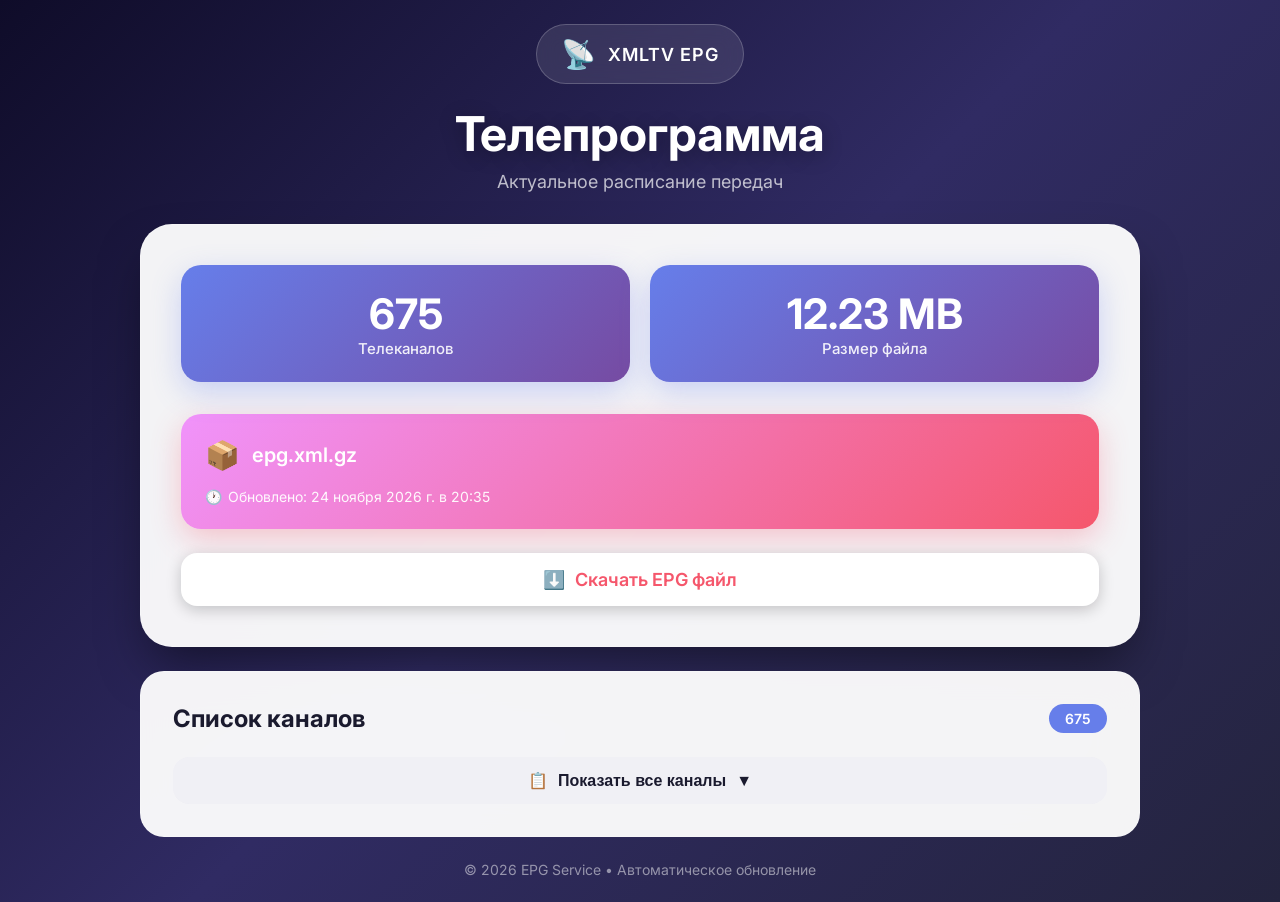
==== index.html @ 39a3c539 "Update EPG files" ====
<!DOCTYPE html>
<html lang="ru">
<head>
<meta charset="UTF-8">
<meta name="viewport" content="width=device-width, initial-scale=1.0">
<title>EPG Программа телепередач</title>
<link rel="preconnect" href="https://fonts.googleapis.com">
<link rel="preconnect" href="https://fonts.gstatic.com" crossorigin>
<link href="https://fonts.googleapis.com/css2?family=Inter:wght@400;500;600;700&display=swap" rel="stylesheet">
<style>
*{margin:0;padding:0;box-sizing:border-box}
body{font-family:'Inter',-apple-system,BlinkMacSystemFont,sans-serif;background:linear-gradient(135deg,#0f0c29 0%,#302b63 50%,#24243e 100%);min-height:100vh;padding:24px;color:#1a1a2e}
.container{max-width:1000px;margin:0 auto}
.header{text-align:center;margin-bottom:32px}
.logo{display:inline-flex;align-items:center;gap:12px;background:rgba(255,255,255,.1);backdrop-filter:blur(10px);padding:12px 24px;border-radius:60px;margin-bottom:20px;border:1px solid rgba(255,255,255,.2)}
.logo-icon{font-size:28px}.logo-text{color:#fff;font-size:18px;font-weight:600;letter-spacing:1px}
h1{color:#fff;font-size:48px;font-weight:700;margin-bottom:8px;text-shadow:0 4px 20px rgba(0,0,0,.3)}
.subtitle{color:rgba(255,255,255,.7);font-size:18px}
.main-card{background:rgba(255,255,255,.95);backdrop-filter:blur(20px);border-radius:32px;padding:40px;box-shadow:0 25px 50px -12px rgba(0,0,0,.5);border:1px solid rgba(255,255,255,.2);margin-bottom:24px}
.stats-grid{display:grid;grid-template-columns:1fr 1fr;gap:20px;margin-bottom:32px}
.stat-item{background:linear-gradient(135deg,#667eea 0%,#764ba2 100%);padding:24px;border-radius:20px;color:#fff;text-align:center;box-shadow:0 10px 30px rgba(102,126,234,.3)}
.stat-value{font-size:42px;font-weight:700;line-height:1.2}
.stat-label{font-size:15px;opacity:.9;font-weight:500}
.file-info{background:linear-gradient(135deg,#f093fb 0%,#f5576c 100%);padding:24px;border-radius:20px;color:#fff;margin-bottom:24px;box-shadow:0 10px 30px rgba(245,87,108,.3)}
.file-header{display:flex;align-items:center;gap:12px;margin-bottom:16px}
.file-icon{font-size:28px}.file-name{font-size:20px;font-weight:600}
.file-details{display:flex;gap:24px;font-size:14px;opacity:.95}
.file-detail{display:flex;align-items:center;gap:6px}
.download-btn{display:inline-flex;align-items:center;justify-content:center;gap:10px;background:#fff;color:#f5576c;text-decoration:none;padding:16px 32px;border-radius:16px;font-weight:600;font-size:18px;transition:all .3s ease;box-shadow:0 4px 15px rgba(0,0,0,.2);width:100%}
.download-btn:hover{transform:translateY(-2px);box-shadow:0 8px 25px rgba(0,0,0,.3)}
.channels-section{background:rgba(255,255,255,.95);backdrop-filter:blur(20px);border-radius:24px;padding:32px;border:1px solid rgba(255,255,255,.2)}
.channels-header{display:flex;align-items:center;justify-content:space-between;margin-bottom:24px}
.channels-title{font-size:24px;font-weight:700;color:#1a1a2e}
.channels-count{background:#667eea;color:#fff;padding:6px 16px;border-radius:30px;font-size:14px;font-weight:600}
.spoiler-btn{background:#f0f0f5;border:none;padding:14px 24px;border-radius:16px;font-size:16px;font-weight:600;color:#1a1a2e;cursor:pointer;display:flex;align-items:center;gap:10px;transition:all .2s ease;width:100%;justify-content:center}
.spoiler-btn:hover{background:#e0e0e8}
.spoiler-content{max-height:0;overflow:hidden;transition:max-height .4s ease-out}
.spoiler-content.active{max-height:500px;overflow-y:auto;margin-top:20px}
.search-box{width:100%;padding:14px 18px;border:2px solid #e0e0e8;border-radius:16px;font-size:16px;font-family:'Inter',sans-serif;margin-bottom:16px;transition:border-color .2s ease}
.search-box:focus{outline:none;border-color:#667eea}
.channels-grid{display:grid;grid-template-columns:repeat(auto-fill,minmax(200px,1fr));gap:10px}
.channel-item{background:#f8f8fc;padding:14px 16px;border-radius:14px;transition:all .2s ease;border:1px solid transparent}
.channel-item:hover{background:#fff;border-color:#667eea;box-shadow:0 4px 12px rgba(102,126,234,.15)}
.channel-name{font-weight:600;color:#1a1a2e;font-size:15px}
.footer{text-align:center;margin-top:24px;color:rgba(255,255,255,.5);font-size:14px}
.spoiler-btn .arrow{transition:transform .3s ease}
.spoiler-btn.active .arrow{transform:rotate(180deg)}
@media(max-width:640px){body{padding:16px}h1{font-size:32px}.main-card{padding:24px}.stats-grid{grid-template-columns:1fr}.file-details{flex-direction:column;gap:8px}}
</style>
</head>
<body>
<div class="container">
<div class="header">
<div class="logo"><span class="logo-icon">📡</span><span class="logo-text">XMLTV EPG</span></div>
<h1>Телепрограмма</h1>
<p class="subtitle">Актуальное расписание передач</p>
</div>
<div class="main-card">
<div class="stats-grid">
<div class="stat-item"><div class="stat-value">675</div><div class="stat-label">Телеканалов</div></div>
<div class="stat-item"><div class="stat-value">12.23 MB</div><div class="stat-label">Размер файла</div></div>
</div>
<div class="file-info">
<div class="file-header"><span class="file-icon">📦</span><span class="file-name">epg.xml.gz</span></div>
<div class="file-details"><div class="file-detail"><span>🕐</span><span>Обновлено: 24 ноября 2026 г. в 20:35</span></div></div>
</div>
<a href="epg.xml.gz" class="download-btn" download><span>⬇️</span><span>Скачать EPG файл</span></a>
</div>
<div class="channels-section">
<div class="channels-header"><span class="channels-title">Список каналов</span><span class="channels-count">675</span></div>
<button class="spoiler-btn" onclick="toggleSpoiler()"><span>📋</span><span id="spoilerText">Показать все каналы</span><span class="arrow">▼</span></button>
<div class="spoiler-content" id="spoilerContent">
<input type="text" class="search-box" id="searchBox" placeholder="🔍 Поиск по названию..." onkeyup="filterChannels()">
<div class="channels-grid" id="channelsGrid"></div>
</div>
</div>
<div class="footer">© 2026 EPG Service • Автоматическое обновление</div>
</div>
<script>
const channelsData = [{"name":"KION Хит"},{"name":"4ever Drama"},{"name":"4ever Theater"},{"name":"Liberty DC"},{"name":"Liberty Короткометражки"},{"name":"Liberty Мелодрамы"},{"name":"Liberty Боевики"},{"name":"Liberty Сваты HD"},{"name":"Liberty Комедии"},{"name":"Liberty Сериалы 4K"},{"name":"Liberty Занавес HD"},{"name":"Liberty Шоу HD"},{"name":"Liberty Fan HD"},{"name":"Liberty Marvel HD"},{"name":"Liberty South Park"},{"name":"Liberty Планктон HD"},{"name":"KBC-Ultra"},{"name":"KBC-Кошмарное"},{"name":"KBC-Видак"},{"name":"KBC-Драмаtic"},{"name":"KBC-Elite Comedys"},{"name":"KBC-Russian Комедия"},{"name":"KBC-ВОВ"},{"name":"KBC-Страна СССР"},{"name":"KBC-Шпионское"},{"name":"KBC-Comics"},{"name":"KBC-History"},{"name":"KBC-Fantastic"},{"name":"KBC-Гай Ritchie And Tarantino"},{"name":"KBC-Newfilm"},{"name":"KBC-Goblin"},{"name":"KBC-Вестерн"},{"name":"KBC-WAR"},{"name":"KBC-MusKino"},{"name":"KBC-СпортМикс"},{"name":"Gold Line Brief"},{"name":"Gold Line Evidence"},{"name":"Gold Line Exist"},{"name":"Gold Line Island"},{"name":"Gold Line Naked&Funny"},{"name":"Gold Line Psycho"},{"name":"Gold Line Series"},{"name":"Gold Line Survival"},{"name":"Gold Line Детектив"},{"name":"Gold Line Невский"},{"name":"Quadro 4K"},{"name":"Home 4K"},{"name":"MyZen 4К"},{"name":"Liberty Кино ENG"},{"name":"Liberty Легенда 4K"},{"name":"Liberty РусФильм"},{"name":"Liberty Кино Микс"},{"name":"Liberty Индия HD"},{"name":"Liberty Netflix 4K"},{"name":"Liberty Куб"},{"name":"Liberty Семейный"},{"name":"Liberty Триллеры"},{"name":"Liberty Ужасы HD"},{"name":"Liberty ТуркФильм"},{"name":"Liberty Союз"},{"name":"Liberty XX Век HD"},{"name":"Liberty Криминал"},{"name":"Liberty Аванпост"},{"name":"Liberty Dreamworks 4K"},{"name":"Liberty Мюзикл"},{"name":"Clarity4K КиноНовинки"},{"name":"Clarity4K КиноФраншизы"},{"name":"Clarity4K Netflix"},{"name":"Clarity4K HBO series"},{"name":"Clarity4K Фантастика"},{"name":"Clarity4K Фэнтези"},{"name":"Clarity4K Galaxy Films"},{"name":"Clarity4K Сумеречный Эфир"},{"name":"Clarity4K Приключения"},{"name":"Clarity4K Боевик"},{"name":"Clarity4K Боевик VHS"},{"name":"Clarity4K Триллер"},{"name":"Clarity4K Комедия"},{"name":"Clarity4K Комедия VHS"},{"name":"Clarity4K Ужасы"},{"name":"Clarity4K Ужасы VHS"},{"name":"Clarity4K Драмы"},{"name":"Clarity4K Запал"},{"name":"Clarity4K Gamefilm"},{"name":"Clarity4K Семейный"},{"name":"Clarity4K КиноШарм"},{"name":"Clarity4K Русские сериалы"},{"name":"Clarity4K Молодежные комедии"},{"name":"Clarity4K Классика кино"},{"name":"Clarity4K КиноСССР"},{"name":"Clarity4K Kинодети CССР"},{"name":"Clarity4K Комедия СССР 1"},{"name":"Clarity4K Комедия СССР 2"},{"name":"Аппетитный"},{"name":"DetectiveJam"},{"name":"Super Baltic [LT]"},{"name":"Super Plus [LT]"},{"name":"1+1"},{"name":"2x2"},{"name":"2+2 [UA]"},{"name":"365 дней ТВ"},{"name":"4ever Music"},{"name":"AIVA"},{"name":"Amedia Hit"},{"name":"Amedia Premium"},{"name":"Amedia 1"},{"name":"Amedia 2"},{"name":"Анекдот ТВ"},{"name":"Animal Planet [EU]"},{"name":"Арсенал ТВ"},{"name":"Авто Плюс"},{"name":"Barely Legal"},{"name":"BCU Action HD"},{"name":"BCU Catastrophe HD"},{"name":"BCU Cinema HD"},{"name":"BCU Cinema+ HD"},{"name":"BCU Comedy HD"},{"name":"BCU Fantastic HD"},{"name":"BCU FilMystic HD"},{"name":"BCU History HD"},{"name":"BCU Kinorating HD"},{"name":"BCU Premiere 1 HD"},{"name":"BCU Premiere 2 HD"},{"name":"BCU Premiere 3 HD"},{"name":"BCU Marvel HD"},{"name":"BCU Media"},{"name":"BCU Premiere HD"},{"name":"BCU Reality HD"},{"name":"BCU Romantic HD"},{"name":"BCU Russian HD"},{"name":"BCU СССР HD"},{"name":"BCU Stars HD"},{"name":"BCU Survival HD"},{"name":"BCU Сваты"},{"name":"BCU TruMotion HD"},{"name":"BCU VHS HD"},{"name":"Беларусь 1"},{"name":"Беларусь 2"},{"name":"Беларусь 3"},{"name":"BelSat"},{"name":"Кино 1"},{"name":"Кино 2"},{"name":"Военное кино"},{"name":"Big Planet"},{"name":"Блокбастер HD"},{"name":"Бобёр"},{"name":"Bollywood"},{"name":"BOX Cyber HD"},{"name":"BOX Memory HD"},{"name":"BOX Metall HD"},{"name":"BOX Mayday HD"},{"name":"BOX RU.RAP HD"},{"name":"BOX Stories HD"},{"name":"BOX Travel HD"},{"name":"BOX Travel Premiere HD"},{"name":"BOX Western HD"},{"name":"BOX Zombie HD"},{"name":"Bridge TV"},{"name":"Че"},{"name":"CineMan"},{"name":"CineMan Action"},{"name":"CineMan Катастрофы"},{"name":"CineMan Marvel"},{"name":"CineMan Сваты"},{"name":"CineMan Thriller"},{"name":"CineMan Top"},{"name":"CineMan Ужасы"},{"name":"CineMan VHS"},{"name":"Curiosity Stream"},{"name":"Дача"},{"name":"День Победы"},{"name":"Дикая охота"},{"name":"Дикая рыбалка"},{"name":"Дикий"},{"name":"Discovery Channel [EU]"},{"name":"Discovery Science"},{"name":"DocuBox"},{"name":"Доктор"},{"name":"Домашний"},{"name":"Дом кино"},{"name":"Dorcel"},{"name":"Дождь"},{"name":"Драйв"},{"name":"Душевное HD"},{"name":"Epic Drama"},{"name":"Европа Плюс ТВ"},{"name":"Еврокино"},{"name":"FAN"},{"name":"Fashion TV"},{"name":"Феникс+ Кино"},{"name":"Film.Ua Drama"},{"name":"Fresh Adventure"},{"name":"Fresh Cinema"},{"name":"Fresh Comedy"},{"name":"Fresh Family"},{"name":"Fresh Fantastic"},{"name":"Fresh Horror"},{"name":"Fresh Premiere"},{"name":"Fresh Rating"},{"name":"Fresh Romantic"},{"name":"Fresh Russian"},{"name":"Fresh Series"},{"name":"Fresh Soviet"},{"name":"Fresh Thriller"},{"name":"Fuel TV"},{"name":"Глазами туриста"},{"name":"H2"},{"name":"Точка.РФ"},{"name":"HD Медиа"},{"name":"History [EU]"},{"name":"Hollywood HD"},{"name":"Hustler HD"},{"name":"Hustler TV [EU]"},{"name":"Иллюзион+"},{"name":"Индийское кино"},{"name":"История"},{"name":"Камеди"},{"name":"Хит HD"},{"name":"КиноТВ"},{"name":"Кино 1 International"},{"name":"Кинокомедия"},{"name":"КиноМикс"},{"name":"Кинопоказ HD"},{"name":"Кинопремьера"},{"name":"Киносемья"},{"name":"Киносерия"},{"name":"Киносвидание"},{"name":"Киноужас"},{"name":"Кинохит"},{"name":"Классика Кино"},{"name":"Комедийное HD"},{"name":"Криминальное"},{"name":"Россия К"},{"name":"Кухня ТВ"},{"name":"КВН ТВ"},{"name":"Liberty МиксMusic"},{"name":"Live Music Channel HD"},{"name":"Luxury HD"},{"name":"Magic Action"},{"name":"Magic Adventure"},{"name":"Magic Comedy"},{"name":"Magic Family"},{"name":"Magic Galaxy"},{"name":"Magic Horror"},{"name":"Magic Karate"},{"name":"Magic Love"},{"name":"Magic Russian"},{"name":"Magic Thriller"},{"name":"Magic VHS"},{"name":"Mezzo"},{"name":"Mezzo Live"},{"name":"MM 007 HD"},{"name":"MM Агата Кристи HD"},{"name":"MM Боевик HD"},{"name":"MM Боевик Classic HD"},{"name":"MM Celebrity HD"},{"name":"MM Classic HD"},{"name":"MM Комедия HD"},{"name":"MM Комедия Classic HD"},{"name":"MM Драма HD"},{"name":"MM Experiment HD"},{"name":"MM Семейный 1 HD"},{"name":"MM Семейный 2 HD"},{"name":"MM Фантастика HD"},{"name":"MM Фобия HD"},{"name":"MM Грайндхаус HD"},{"name":"MM История HD"},{"name":"MM Катастрофа HD"},{"name":"MM Киберпанк HD"},{"name":"MM Кинофестиваль HD"},{"name":"MM Криминал HD"},{"name":"MM Крутые 90-е HD"},{"name":"MM Кунг-Фу HD"},{"name":"MM Квартирник HD"},{"name":"MM Love HD"},{"name":"MM Мифология HD"},{"name":"MS Crime HD"},{"name":"MS Prisons HD"},{"name":"MS Young Blood HD"},{"name":"MM NewFilm 1 HD"},{"name":"MM NewFilm 2 HD"},{"name":"MM NewFilm 3 HD"},{"name":"MM NewFilm RU HD"},{"name":"MM Нуар HD"},{"name":"MM Открытия HD"},{"name":"MM Погружение HD"},{"name":"MM Приключения HD"},{"name":"MM Роскино HD"},{"name":"MM Синематограф HD"},{"name":"MM Ситком HD"},{"name":"MM Ситком 2.0 HD"},{"name":"MM Скорость HD"},{"name":"MM Спорт HD"},{"name":"MM Стивен Кинг HD"},{"name":"MM Супергерои HD"},{"name":"MM Сваты HD"},{"name":"MM Translation HD"},{"name":"MM Триллер HD"},{"name":"MM UFO HD"},{"name":"MM Ужасы HD"},{"name":"MM Ужасы Classic HD"},{"name":"MM Ужастик HD"},{"name":"MM USSR 1941-1945 HD"},{"name":"MM USSR Детектив HD"},{"name":"MM USSR Комедия HD"},{"name":"MM USSR Приключения HD"},{"name":"MM Воронины HD"},{"name":"MM Вестерн HD"},{"name":"MM Затмение HD"},{"name":"Моя стихия"},{"name":"Муви ТВ"},{"name":"Мужское кино"},{"name":"Мужской"},{"name":"Музыка Первого"},{"name":"Наш Кинопоказ HD"},{"name":"Наша Сибирь"},{"name":"Любимое HD"},{"name":"Наше Мужское HD"},{"name":"Наше HD"},{"name":"Настоящее время"},{"name":"Nat Geo Wild"},{"name":"National Geographic"},{"name":"Ностальгия"},{"name":"НСТ"},{"name":"НТВ"},{"name":"НТВ Беларусь"},{"name":"НТВ Право"},{"name":"НТВ Сериал"},{"name":"НТВ Стиль жизни"},{"name":"НТВ Хит"},{"name":"О2ТВ"},{"name":"Океан ТВ"},{"name":"ОНТ [BY]"},{"name":"Оружие"},{"name":"Остросюжетное HD"},{"name":"Первый канал [RU]"},{"name":"Пятница!"},{"name":"Победа"},{"name":"Поехали!"},{"name":"Премиальное HD"},{"name":"Приключения HD"},{"name":"Private TV"},{"name":"Про Любовь"},{"name":"Психология 21"},{"name":"Redlight HD"},{"name":"РенТВ"},{"name":"Романтичное HD"},{"name":"Россия 1"},{"name":"RTG HD"},{"name":"RTG TV"},{"name":"РТР Беларусь"},{"name":"Русская комедия"},{"name":"Сапфир"},{"name":"Сарафан"},{"name":"Scream"},{"name":"Шокирующее HD"},{"name":"Shot TV"},{"name":".sci-fi"},{"name":".black"},{"name":".red"},{"name":"Совершенно секретно"},{"name":"Star Family [RU]"},{"name":"Страшное HD"},{"name":"СТС"},{"name":"СТС Love"},{"name":"СТВ [BY]"},{"name":"Суббота!"},{"name":"Светлое ТВ"},{"name":"Телекафе"},{"name":"Т24"},{"name":"TLC"},{"name":"ТНТ"},{"name":"FON music"},{"name":"ТНТ4"},{"name":"Точка отрыва"},{"name":"Точка"},{"name":"Travel+Adventure"},{"name":"Travel Channel"},{"name":"TravelXP HD"},{"name":"Viasat Kino Action"},{"name":"Viasat Kino"},{"name":"Viasat Kino World"},{"name":"ТВ3 Беларусь"},{"name":"ТВ3"},{"name":"Усадьба"},{"name":"В мире животных"},{"name":"VeleS 60FPS"},{"name":"VeleS Dj Set"},{"name":"VeleS Киносерия"},{"name":"VeleS Магнитофон"},{"name":"VeleS Movie Hits"},{"name":"VeleS Premiere"},{"name":"VeleS СССР"},{"name":"VeleS Страшное"},{"name":"VF Привет из 90х"},{"name":"VF Adventure"},{"name":"VF Американская история ужасов"},{"name":"VF Art house"},{"name":"VF Беларусьфильм"},{"name":"VF Без цензуры"},{"name":"VF Боевик"},{"name":"VF Чернобыль"},{"name":"VF Classic"},{"name":"VF Comedy"},{"name":"VF Comedy Woman"},{"name":"VF Comics"},{"name":"VF Detective"},{"name":"VF Джеки Чан"},{"name":"VF Family"},{"name":"VF Fantastic"},{"name":"VF Fantasy"},{"name":"VF Фильмы СССР"},{"name":"VF Друзья"},{"name":"VF Леонид Гайдай"},{"name":"VF Городок"},{"name":"VF HBO"},{"name":"VF Доктор Хаус"},{"name":"VF Игра престолов"},{"name":"VF Индия"},{"name":"VF История"},{"name":"VF Катастрофы"},{"name":"VF Киностудия им. Горького"},{"name":"VF Классика"},{"name":"VF Комедия"},{"name":"VF Криминал"},{"name":"VF Ленфильм"},{"name":"VF Луи де Фюнес"},{"name":"VF Marvel"},{"name":"VF Melodrama"},{"name":"VF Мосфильм"},{"name":"VF Мыльные оперы"},{"name":"VF Mystic"},{"name":"VF Наша Раша"},{"name":"VF Netflix"},{"name":"VF Одесская киностудия"},{"name":"VF Однажды в России"},{"name":"VF Оскар"},{"name":"VF Наша победа"},{"name":"VF Премьера"},{"name":"VF Premiere"},{"name":"VF Реальные пацаны"},{"name":"VF Рижская киностудия"},{"name":"VF Эльдар Рязанов"},{"name":"VF СашаТаня"},{"name":"VF Сериал"},{"name":"VF Series"},{"name":"VF След"},{"name":"VF Солдаты"},{"name":"VF Сверхъестественное"},{"name":"VF Свердловская киностудия"},{"name":"VF Сваты"},{"name":"VF Тайны следствия"},{"name":"VF Thriller"},{"name":"VF TOP Series"},{"name":"VF Универ"},{"name":"VF Универ новая общага"},{"name":"VF Ужасы"},{"name":"VF Ужасы VHS"},{"name":"VF Военные"},{"name":"VF Воронины"},{"name":"VF Ходячие мертвецы"},{"name":"VF The X-Files"},{"name":"viju History"},{"name":"Viasat Kino Comedy"},{"name":"viju+ Comedy"},{"name":"Viasat Kino Megahit"},{"name":"viju+ Megahit"},{"name":"viju+ Premiere"},{"name":"Время"},{"name":"Загородный"},{"name":"Здоровое ТВ"},{"name":"Живая природа"},{"name":"Звезда"},{"name":"Ю"},{"name":"ТВ-21M"},{"name":"RU.TV"},{"name":"8 канал [BY]"},{"name":"Пятый канал [RU]"},{"name":"Мир"},{"name":"Яснае ТВ [BY]"},{"name":"ТВ Центр"},{"name":"ТНТ-International [BY]"},{"name":"Наука 2.0"},{"name":"Живи активно"},{"name":"Живи"},{"name":"World Fashion Channel"},{"name":"Extreme sports"},{"name":"Моя Планета"},{"name":"Киноман"},{"name":"Калейдоскоп ТВ"},{"name":"viju Explore"},{"name":"viju Nature"},{"name":"viju+ Planet"},{"name":"Terra"},{"name":"Авто24"},{"name":"Galaxy-TV"},{"name":"Советское кино"},{"name":"Plan B"},{"name":"Russian Extreme Ultra HD"},{"name":"Ultra HD Cinema"},{"name":"Кино UHD"},{"name":"Русский иллюзион"},{"name":"Русский роман"},{"name":"Русский детектив"},{"name":"Русский бестселлер"},{"name":"Охота и рыбалка"},{"name":"Рыболов"},{"name":"Наша тема"},{"name":"Диалоги о рыбалке"},{"name":"Love Nature 4K"},{"name":"Start World"},{"name":"Start Air"},{"name":"Мир сериала"},{"name":"КтоКуда"},{"name":"AMC"},{"name":"Звезда Плюс"},{"name":"FlixSnip"},{"name":"Наше новое кино"},{"name":"Любимое кино"},{"name":"Родное кино"},{"name":"Kinojam 1"},{"name":"Kinojam 2"},{"name":"Еда Премиум Int. HD"},{"name":"FoodTime"},{"name":"Кус-кус"},{"name":"Fast&FunBox"},{"name":"FilmBox+ One"},{"name":"FilmBox+ Festival"},{"name":"КиноСезон"},{"name":"Дом кино Премиум"},{"name":"Мосфильм. Золотая коллекция"},{"name":"Star Cinema [RU]"},{"name":"Cinema [BY]"},{"name":"Cinema"},{"name":"Bolt [RU]"},{"name":"Novella TV"},{"name":"viju TV1000"},{"name":"viju TV1000 Русское"},{"name":"viju TV1000 Новелла"},{"name":"viju TV1000 Romantica"},{"name":"viju TV1000 Action"},{"name":"viju+ Serial"},{"name":"VHS-ка"},{"name":"KinoLiving"},{"name":"Кинеко"},{"name":"FX"},{"name":"FX Life"},{"name":"Trash"},{"name":"Insight TV HD"},{"name":"ID Xtra [EU]"},{"name":"RAZ 3"},{"name":"Нано"},{"name":"Iнтер+ [UA]"},{"name":"RTVI [EU]"},{"name":"Загородная жизнь"},{"name":"Загородный International"},{"name":"YOSSO TV Travel"},{"name":"YOSSO TV Science"},{"name":"CineMan Скорая помощь"},{"name":"CineMan Melodrama"},{"name":"CineMan Комедия"},{"name":"CineMan MiniSeries"},{"name":"BOX Franchise HD"},{"name":"BOX Hybrid HD"},{"name":"BOX Gangster HD"},{"name":"BOX Spy HD"},{"name":"BOX Oscar HD"},{"name":"BOX Serial HD"},{"name":"BCU RUSerial HD"},{"name":"BCU Criminal HD"},{"name":"VF VHS"},{"name":"YOSSO TV Grand"},{"name":"YOSSO TV VHS"},{"name":"YOSSO TV Русские фильмы"},{"name":"YOSSO TV Советские фильмы"},{"name":"YOSSO TV New Кино"},{"name":"YOSSO TV Трагичное"},{"name":"YOSSO TV Забавное"},{"name":"YOSSO TV BEST"},{"name":"YOSSO TV Ковбойское"},{"name":"YOSSO TV Adrenaline"},{"name":"YOSSO TV Oblivion"},{"name":"YOSSO TV Adventure"},{"name":"YOSSO TV Thriller"},{"name":"YOSSO TV Мелодрама"},{"name":"YOSSO TV Netflix"},{"name":"YOSSO TV BEST 60fps"},{"name":"C-History"},{"name":"C-Inquest"},{"name":"C-Marvel"},{"name":"Fresh VHS"},{"name":"VeleS Киноплёнка"},{"name":"VeleS Криминальный"},{"name":"Первый музыкальный [RU]"},{"name":"1HD Music"},{"name":"МузТВ"},{"name":"Телеканал Радио Страна ФМ"},{"name":"Bridge TV Deluxe"},{"name":"Жара"},{"name":"EU.Music"},{"name":"VIVA Russia"},{"name":"Жар Птица"},{"name":"MCM Top"},{"name":"Шансон-TB"},{"name":"YOSSO TV Music Hits"},{"name":"Рыбалка и охота"},{"name":"МузТВ [BY]"},{"name":"Oasis Action"},{"name":"Oasis Comedy"},{"name":"Oasis Soviet Comedy"},{"name":"Oasis Detective"},{"name":"Oasis Drama"},{"name":"Oasis DC"},{"name":"Oasis Marvel"},{"name":"Oasis Family"},{"name":"Oasis Мелодрама"},{"name":"Oasis Horror"},{"name":"Oasis Old Horrors"},{"name":"Oasis Comedy Horrors"},{"name":"Oasis Biography"},{"name":"Oasis Mafia"},{"name":"Oasis Фантастика"},{"name":"Oasis Тайны Смолвиля"},{"name":"Oasis Ufo And Aliens"},{"name":"Oasis Alien and Predator"},{"name":"Oasis Celentano Brando Connery"},{"name":"Oasis Demon Slayer and Dororo"},{"name":"Oasis Serkan Bolat"},{"name":"Oasis Миядзаки"},{"name":"Oasis In English"},{"name":"Oasis RUS Драма"},{"name":"Oasis RUS Комедии"},{"name":"Oasis RUS Сериалы"},{"name":"Oasis RUS Сериалы Драма"},{"name":"Oasis Superheroes Сериалы"},{"name":"Oasis Корейские Сериалы"},{"name":"Oasis Латиноамериканские Сериалы"},{"name":"Oasis Учим Английский"},{"name":"Oasis Учим Испанский"},{"name":"Oasis USA Series"},{"name":"Oasis Кухня Отель"},{"name":"KLI Premium HD"},{"name":"KLI Comedy HD"},{"name":"KLI History HD"},{"name":"KLI Russian HD"},{"name":"KLI VHS HD"},{"name":"KLI Thriller HD"},{"name":"KLI USSR HD"},{"name":"KLI Family HD"},{"name":"KLI Kinoseries"},{"name":"KLI Horror HD"},{"name":"KLI Action HD"},{"name":"KLI Drama HD"},{"name":"KLI Fantasy HD"},{"name":"KLI Сериал HD"},{"name":"KLI Netflix HD"},{"name":"KLI Marvel HD"},{"name":"KLI Новинки HD"},{"name":"KLI Franchise HD"},{"name":"KLI Однажды в России HD"},{"name":"KLI Relax HD"},{"name":"Cobra Detektiv HD"},{"name":"Cobra Thriller HD"},{"name":"Cobra Drama HD"},{"name":"Cobra Melodrama HD"},{"name":"Cobra Comedy HD"},{"name":"Velilla TV Русский Сериал HD"},{"name":"Velilla TV Домашний HD"},{"name":"Velilla TV Мосгаз HD"},{"name":"Velilla TV Морские дьяволы HD"},{"name":"Liberty Medval 4K"},{"name":"TOP 80"},{"name":"TOP BUDO HD"},{"name":"TOP CINEMA HD"},{"name":"TOP MIX HD"}];
function displayChannels(filterText){
  const grid=document.getElementById('channelsGrid');
  const filtered=filterText?channelsData.filter(c=>c.name.toLowerCase().includes(filterText.toLowerCase())):channelsData;
  grid.innerHTML=filtered.map(c=>`<div class="channel-item"><div class="channel-name">${c.name}</div></div>`).join('');
}
function filterChannels(){displayChannels(document.getElementById('searchBox').value);}
function toggleSpoiler(){
  const content=document.getElementById('spoilerContent');
  const btn=document.querySelector('.spoiler-btn');
  const text=document.getElementById('spoilerText');
  if(content.classList.contains('active')){content.classList.remove('active');btn.classList.remove('active');text.textContent='Показать все каналы';}
  else{content.classList.add('active');btn.classList.add('active');text.textContent='Скрыть каналы';displayChannels('');}
}
</script>
</body>
</html>
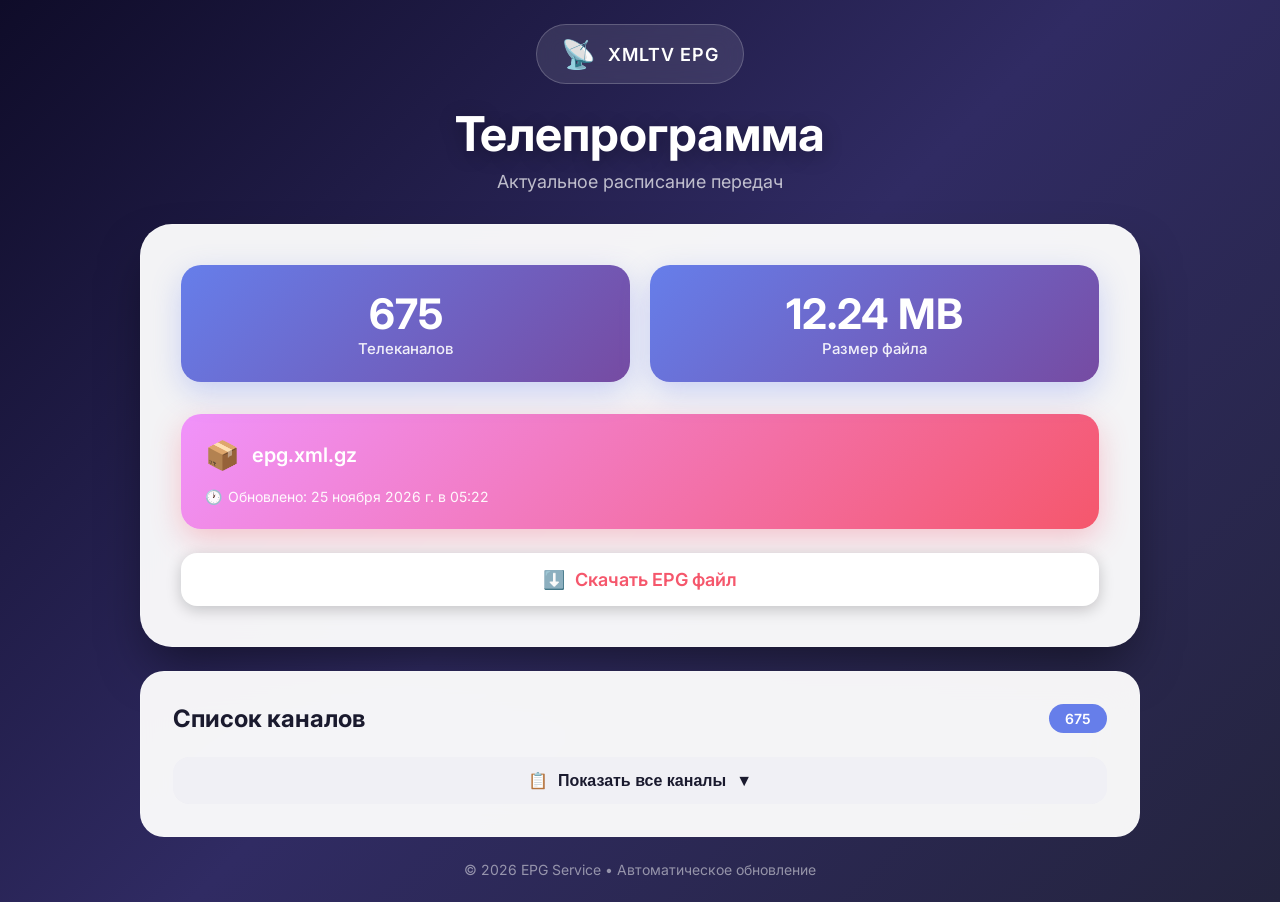
==== commit 35056cf9: "Update EPG files" ====
--- a/index.html
+++ b/index.html
@@ -58,11 +58,11 @@
 <div class="main-card">
 <div class="stats-grid">
 <div class="stat-item"><div class="stat-value">675</div><div class="stat-label">Телеканалов</div></div>
-<div class="stat-item"><div class="stat-value">12.23 MB</div><div class="stat-label">Размер файла</div></div>
+<div class="stat-item"><div class="stat-value">12.24 MB</div><div class="stat-label">Размер файла</div></div>
 </div>
 <div class="file-info">
 <div class="file-header"><span class="file-icon">📦</span><span class="file-name">epg.xml.gz</span></div>
-<div class="file-details"><div class="file-detail"><span>🕐</span><span>Обновлено: 24 ноября 2026 г. в 20:35</span></div></div>
+<div class="file-details"><div class="file-detail"><span>🕐</span><span>Обновлено: 25 ноября 2026 г. в 05:22</span></div></div>
 </div>
 <a href="epg.xml.gz" class="download-btn" download><span>⬇️</span><span>Скачать EPG файл</span></a>
 </div>
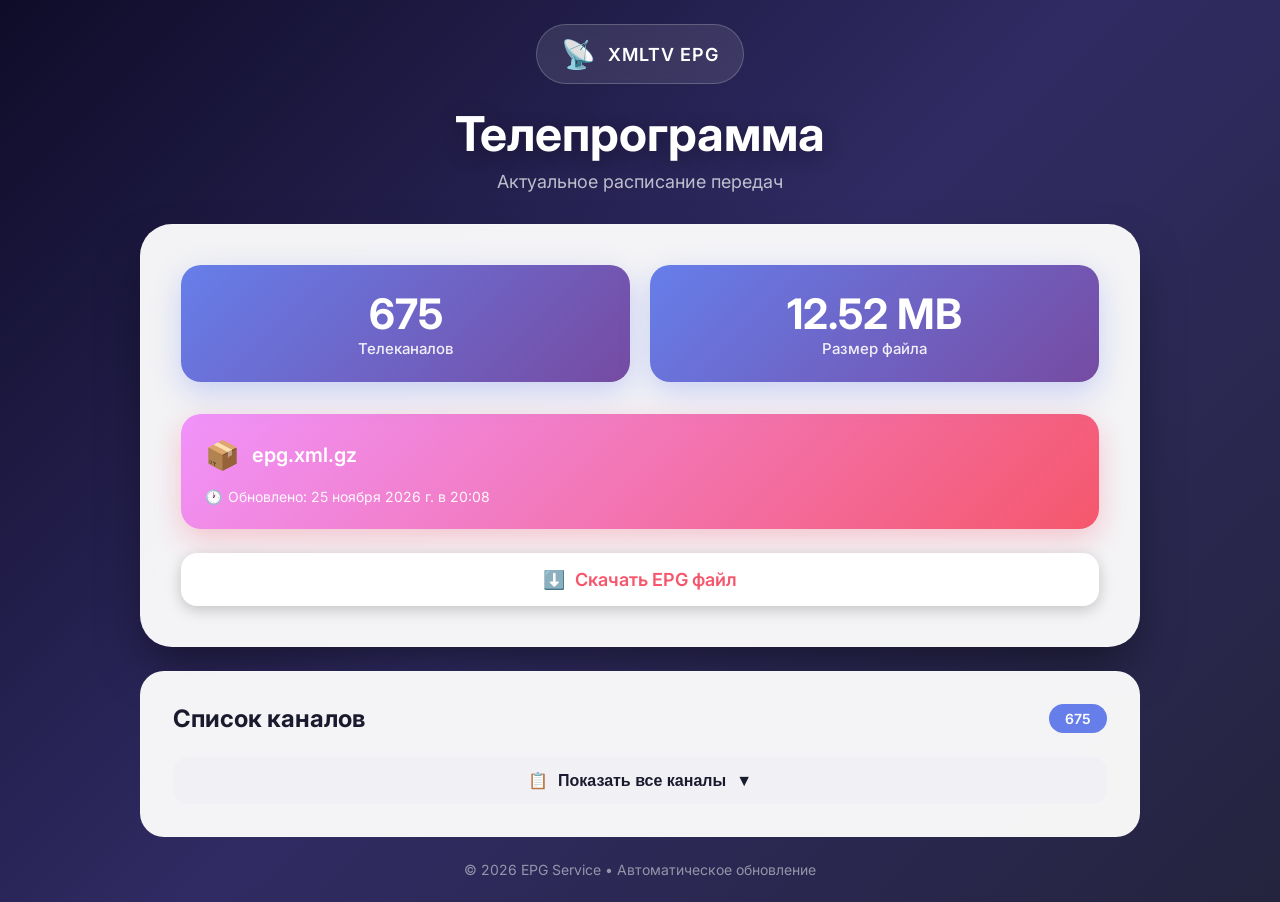
==== commit 41c1f68b: "Update EPG files" ====
--- a/index.html
+++ b/index.html
@@ -58,11 +58,11 @@
 <div class="main-card">
 <div class="stats-grid">
 <div class="stat-item"><div class="stat-value">675</div><div class="stat-label">Телеканалов</div></div>
-<div class="stat-item"><div class="stat-value">12.24 MB</div><div class="stat-label">Размер файла</div></div>
+<div class="stat-item"><div class="stat-value">12.52 MB</div><div class="stat-label">Размер файла</div></div>
 </div>
 <div class="file-info">
 <div class="file-header"><span class="file-icon">📦</span><span class="file-name">epg.xml.gz</span></div>
-<div class="file-details"><div class="file-detail"><span>🕐</span><span>Обновлено: 25 ноября 2026 г. в 05:22</span></div></div>
+<div class="file-details"><div class="file-detail"><span>🕐</span><span>Обновлено: 25 ноября 2026 г. в 20:08</span></div></div>
 </div>
 <a href="epg.xml.gz" class="download-btn" download><span>⬇️</span><span>Скачать EPG файл</span></a>
 </div>
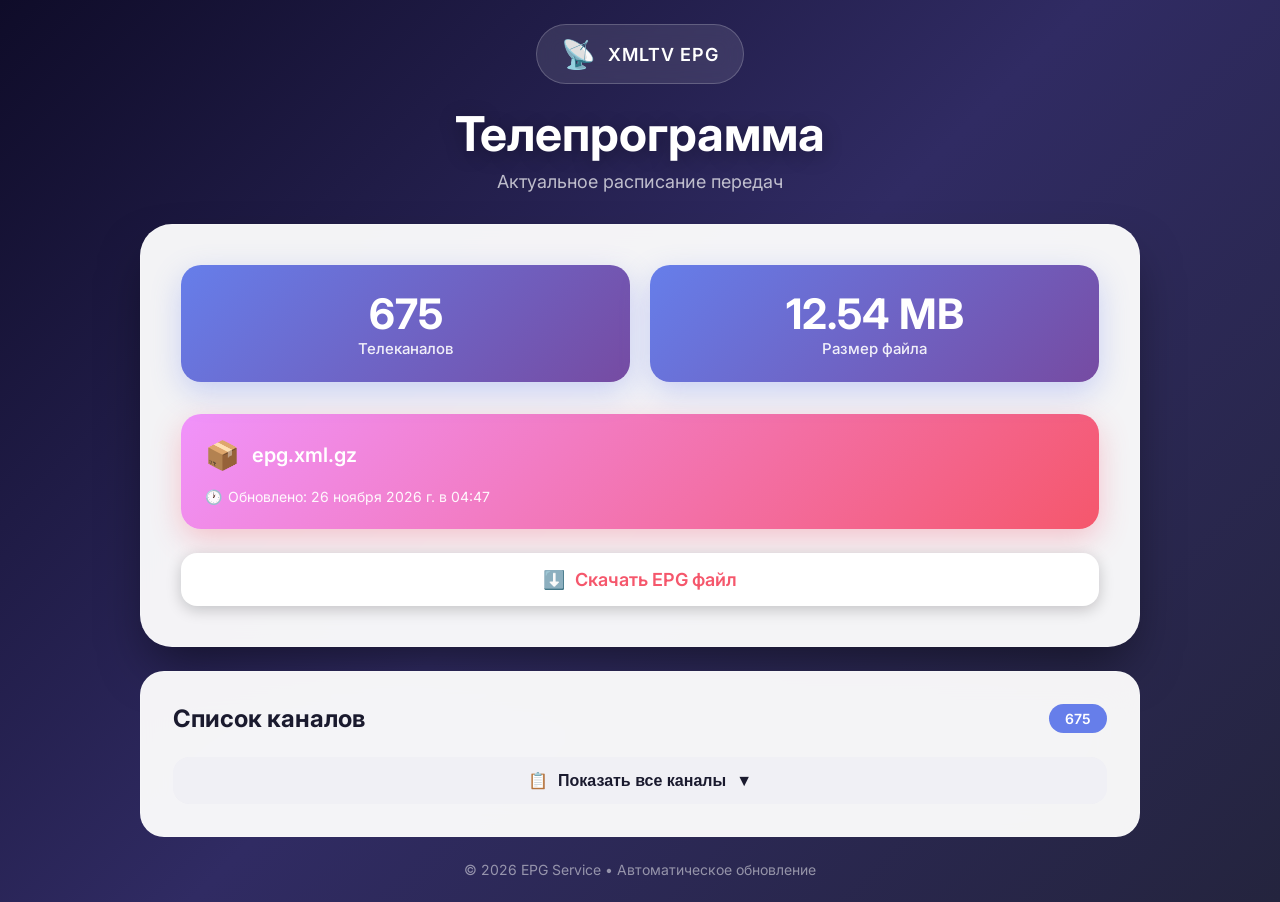
==== commit 8534ebf1: "Update EPG files" ====
--- a/index.html
+++ b/index.html
@@ -58,11 +58,11 @@
 <div class="main-card">
 <div class="stats-grid">
 <div class="stat-item"><div class="stat-value">675</div><div class="stat-label">Телеканалов</div></div>
-<div class="stat-item"><div class="stat-value">12.52 MB</div><div class="stat-label">Размер файла</div></div>
+<div class="stat-item"><div class="stat-value">12.54 MB</div><div class="stat-label">Размер файла</div></div>
 </div>
 <div class="file-info">
 <div class="file-header"><span class="file-icon">📦</span><span class="file-name">epg.xml.gz</span></div>
-<div class="file-details"><div class="file-detail"><span>🕐</span><span>Обновлено: 25 ноября 2026 г. в 20:08</span></div></div>
+<div class="file-details"><div class="file-detail"><span>🕐</span><span>Обновлено: 26 ноября 2026 г. в 04:47</span></div></div>
 </div>
 <a href="epg.xml.gz" class="download-btn" download><span>⬇️</span><span>Скачать EPG файл</span></a>
 </div>
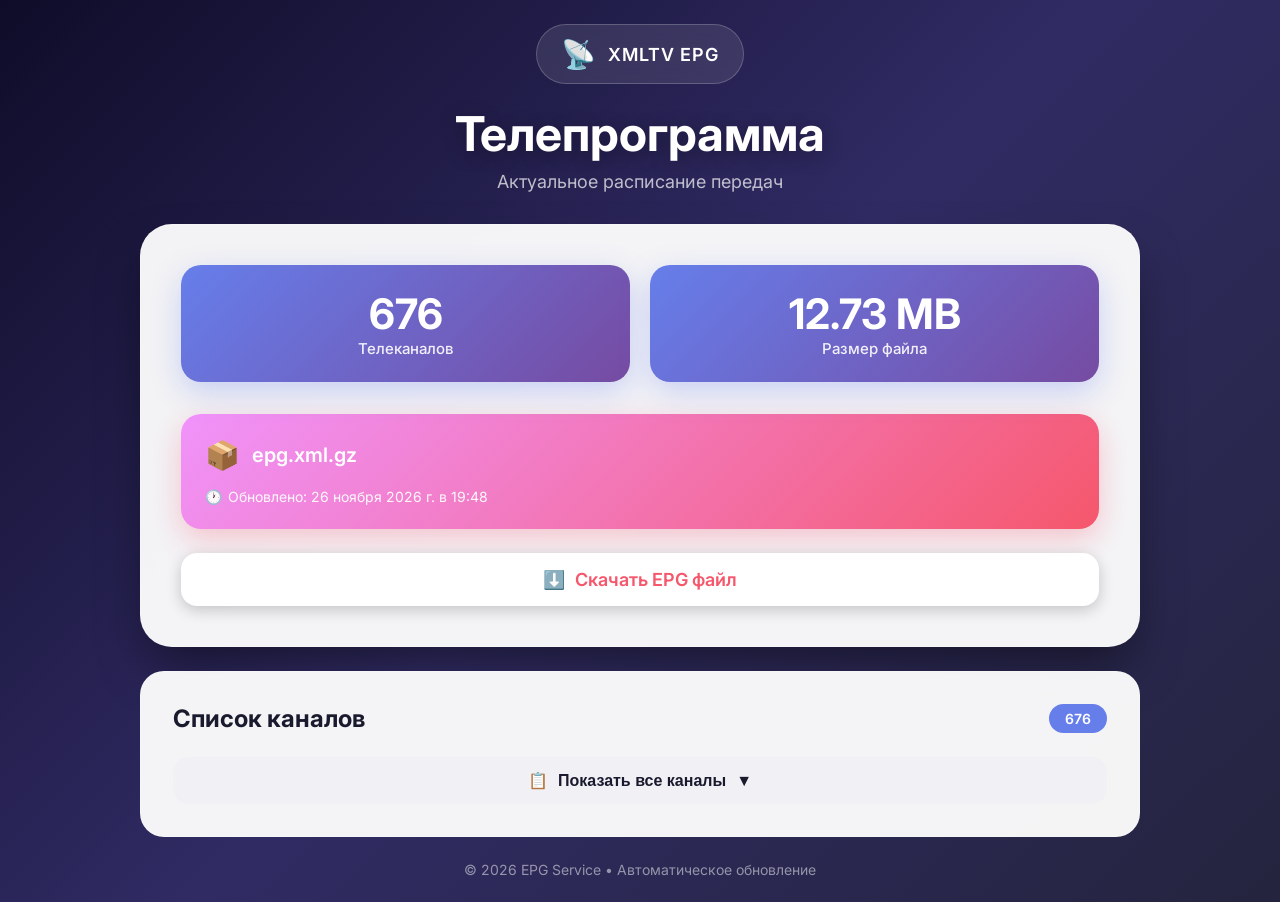
==== commit 967da354: "Update EPG files" ====
--- a/index.html
+++ b/index.html
@@ -57,17 +57,17 @@
 </div>
 <div class="main-card">
 <div class="stats-grid">
-<div class="stat-item"><div class="stat-value">675</div><div class="stat-label">Телеканалов</div></div>
-<div class="stat-item"><div class="stat-value">12.54 MB</div><div class="stat-label">Размер файла</div></div>
+<div class="stat-item"><div class="stat-value">676</div><div class="stat-label">Телеканалов</div></div>
+<div class="stat-item"><div class="stat-value">12.73 MB</div><div class="stat-label">Размер файла</div></div>
 </div>
 <div class="file-info">
 <div class="file-header"><span class="file-icon">📦</span><span class="file-name">epg.xml.gz</span></div>
-<div class="file-details"><div class="file-detail"><span>🕐</span><span>Обновлено: 26 ноября 2026 г. в 04:47</span></div></div>
+<div class="file-details"><div class="file-detail"><span>🕐</span><span>Обновлено: 26 ноября 2026 г. в 19:48</span></div></div>
 </div>
 <a href="epg.xml.gz" class="download-btn" download><span>⬇️</span><span>Скачать EPG файл</span></a>
 </div>
 <div class="channels-section">
-<div class="channels-header"><span class="channels-title">Список каналов</span><span class="channels-count">675</span></div>
+<div class="channels-header"><span class="channels-title">Список каналов</span><span class="channels-count">676</span></div>
 <button class="spoiler-btn" onclick="toggleSpoiler()"><span>📋</span><span id="spoilerText">Показать все каналы</span><span class="arrow">▼</span></button>
 <div class="spoiler-content" id="spoilerContent">
 <input type="text" class="search-box" id="searchBox" placeholder="🔍 Поиск по названию..." onkeyup="filterChannels()">
@@ -77,7 +77,7 @@
 <div class="footer">© 2026 EPG Service • Автоматическое обновление</div>
 </div>
 <script>
-const channelsData = [{"name":"KION Хит"},{"name":"4ever Drama"},{"name":"4ever Theater"},{"name":"Liberty DC"},{"name":"Liberty Короткометражки"},{"name":"Liberty Мелодрамы"},{"name":"Liberty Боевики"},{"name":"Liberty Сваты HD"},{"name":"Liberty Комедии"},{"name":"Liberty Сериалы 4K"},{"name":"Liberty Занавес HD"},{"name":"Liberty Шоу HD"},{"name":"Liberty Fan HD"},{"name":"Liberty Marvel HD"},{"name":"Liberty South Park"},{"name":"Liberty Планктон HD"},{"name":"KBC-Ultra"},{"name":"KBC-Кошмарное"},{"name":"KBC-Видак"},{"name":"KBC-Драмаtic"},{"name":"KBC-Elite Comedys"},{"name":"KBC-Russian Комедия"},{"name":"KBC-ВОВ"},{"name":"KBC-Страна СССР"},{"name":"KBC-Шпионское"},{"name":"KBC-Comics"},{"name":"KBC-History"},{"name":"KBC-Fantastic"},{"name":"KBC-Гай Ritchie And Tarantino"},{"name":"KBC-Newfilm"},{"name":"KBC-Goblin"},{"name":"KBC-Вестерн"},{"name":"KBC-WAR"},{"name":"KBC-MusKino"},{"name":"KBC-СпортМикс"},{"name":"Gold Line Brief"},{"name":"Gold Line Evidence"},{"name":"Gold Line Exist"},{"name":"Gold Line Island"},{"name":"Gold Line Naked&Funny"},{"name":"Gold Line Psycho"},{"name":"Gold Line Series"},{"name":"Gold Line Survival"},{"name":"Gold Line Детектив"},{"name":"Gold Line Невский"},{"name":"Quadro 4K"},{"name":"Home 4K"},{"name":"MyZen 4К"},{"name":"Liberty Кино ENG"},{"name":"Liberty Легенда 4K"},{"name":"Liberty РусФильм"},{"name":"Liberty Кино Микс"},{"name":"Liberty Индия HD"},{"name":"Liberty Netflix 4K"},{"name":"Liberty Куб"},{"name":"Liberty Семейный"},{"name":"Liberty Триллеры"},{"name":"Liberty Ужасы HD"},{"name":"Liberty ТуркФильм"},{"name":"Liberty Союз"},{"name":"Liberty XX Век HD"},{"name":"Liberty Криминал"},{"name":"Liberty Аванпост"},{"name":"Liberty Dreamworks 4K"},{"name":"Liberty Мюзикл"},{"name":"Clarity4K КиноНовинки"},{"name":"Clarity4K КиноФраншизы"},{"name":"Clarity4K Netflix"},{"name":"Clarity4K HBO series"},{"name":"Clarity4K Фантастика"},{"name":"Clarity4K Фэнтези"},{"name":"Clarity4K Galaxy Films"},{"name":"Clarity4K Сумеречный Эфир"},{"name":"Clarity4K Приключения"},{"name":"Clarity4K Боевик"},{"name":"Clarity4K Боевик VHS"},{"name":"Clarity4K Триллер"},{"name":"Clarity4K Комедия"},{"name":"Clarity4K Комедия VHS"},{"name":"Clarity4K Ужасы"},{"name":"Clarity4K Ужасы VHS"},{"name":"Clarity4K Драмы"},{"name":"Clarity4K Запал"},{"name":"Clarity4K Gamefilm"},{"name":"Clarity4K Семейный"},{"name":"Clarity4K КиноШарм"},{"name":"Clarity4K Русские сериалы"},{"name":"Clarity4K Молодежные комедии"},{"name":"Clarity4K Классика кино"},{"name":"Clarity4K КиноСССР"},{"name":"Clarity4K Kинодети CССР"},{"name":"Clarity4K Комедия СССР 1"},{"name":"Clarity4K Комедия СССР 2"},{"name":"Аппетитный"},{"name":"DetectiveJam"},{"name":"Super Baltic [LT]"},{"name":"Super Plus [LT]"},{"name":"1+1"},{"name":"2x2"},{"name":"2+2 [UA]"},{"name":"365 дней ТВ"},{"name":"4ever Music"},{"name":"AIVA"},{"name":"Amedia Hit"},{"name":"Amedia Premium"},{"name":"Amedia 1"},{"name":"Amedia 2"},{"name":"Анекдот ТВ"},{"name":"Animal Planet [EU]"},{"name":"Арсенал ТВ"},{"name":"Авто Плюс"},{"name":"Barely Legal"},{"name":"BCU Action HD"},{"name":"BCU Catastrophe HD"},{"name":"BCU Cinema HD"},{"name":"BCU Cinema+ HD"},{"name":"BCU Comedy HD"},{"name":"BCU Fantastic HD"},{"name":"BCU FilMystic HD"},{"name":"BCU History HD"},{"name":"BCU Kinorating HD"},{"name":"BCU Premiere 1 HD"},{"name":"BCU Premiere 2 HD"},{"name":"BCU Premiere 3 HD"},{"name":"BCU Marvel HD"},{"name":"BCU Media"},{"name":"BCU Premiere HD"},{"name":"BCU Reality HD"},{"name":"BCU Romantic HD"},{"name":"BCU Russian HD"},{"name":"BCU СССР HD"},{"name":"BCU Stars HD"},{"name":"BCU Survival HD"},{"name":"BCU Сваты"},{"name":"BCU TruMotion HD"},{"name":"BCU VHS HD"},{"name":"Беларусь 1"},{"name":"Беларусь 2"},{"name":"Беларусь 3"},{"name":"BelSat"},{"name":"Кино 1"},{"name":"Кино 2"},{"name":"Военное кино"},{"name":"Big Planet"},{"name":"Блокбастер HD"},{"name":"Бобёр"},{"name":"Bollywood"},{"name":"BOX Cyber HD"},{"name":"BOX Memory HD"},{"name":"BOX Metall HD"},{"name":"BOX Mayday HD"},{"name":"BOX RU.RAP HD"},{"name":"BOX Stories HD"},{"name":"BOX Travel HD"},{"name":"BOX Travel Premiere HD"},{"name":"BOX Western HD"},{"name":"BOX Zombie HD"},{"name":"Bridge TV"},{"name":"Че"},{"name":"CineMan"},{"name":"CineMan Action"},{"name":"CineMan Катастрофы"},{"name":"CineMan Marvel"},{"name":"CineMan Сваты"},{"name":"CineMan Thriller"},{"name":"CineMan Top"},{"name":"CineMan Ужасы"},{"name":"CineMan VHS"},{"name":"Curiosity Stream"},{"name":"Дача"},{"name":"День Победы"},{"name":"Дикая охота"},{"name":"Дикая рыбалка"},{"name":"Дикий"},{"name":"Discovery Channel [EU]"},{"name":"Discovery Science"},{"name":"DocuBox"},{"name":"Доктор"},{"name":"Домашний"},{"name":"Дом кино"},{"name":"Dorcel"},{"name":"Дождь"},{"name":"Драйв"},{"name":"Душевное HD"},{"name":"Epic Drama"},{"name":"Европа Плюс ТВ"},{"name":"Еврокино"},{"name":"FAN"},{"name":"Fashion TV"},{"name":"Феникс+ Кино"},{"name":"Film.Ua Drama"},{"name":"Fresh Adventure"},{"name":"Fresh Cinema"},{"name":"Fresh Comedy"},{"name":"Fresh Family"},{"name":"Fresh Fantastic"},{"name":"Fresh Horror"},{"name":"Fresh Premiere"},{"name":"Fresh Rating"},{"name":"Fresh Romantic"},{"name":"Fresh Russian"},{"name":"Fresh Series"},{"name":"Fresh Soviet"},{"name":"Fresh Thriller"},{"name":"Fuel TV"},{"name":"Глазами туриста"},{"name":"H2"},{"name":"Точка.РФ"},{"name":"HD Медиа"},{"name":"History [EU]"},{"name":"Hollywood HD"},{"name":"Hustler HD"},{"name":"Hustler TV [EU]"},{"name":"Иллюзион+"},{"name":"Индийское кино"},{"name":"История"},{"name":"Камеди"},{"name":"Хит HD"},{"name":"КиноТВ"},{"name":"Кино 1 International"},{"name":"Кинокомедия"},{"name":"КиноМикс"},{"name":"Кинопоказ HD"},{"name":"Кинопремьера"},{"name":"Киносемья"},{"name":"Киносерия"},{"name":"Киносвидание"},{"name":"Киноужас"},{"name":"Кинохит"},{"name":"Классика Кино"},{"name":"Комедийное HD"},{"name":"Криминальное"},{"name":"Россия К"},{"name":"Кухня ТВ"},{"name":"КВН ТВ"},{"name":"Liberty МиксMusic"},{"name":"Live Music Channel HD"},{"name":"Luxury HD"},{"name":"Magic Action"},{"name":"Magic Adventure"},{"name":"Magic Comedy"},{"name":"Magic Family"},{"name":"Magic Galaxy"},{"name":"Magic Horror"},{"name":"Magic Karate"},{"name":"Magic Love"},{"name":"Magic Russian"},{"name":"Magic Thriller"},{"name":"Magic VHS"},{"name":"Mezzo"},{"name":"Mezzo Live"},{"name":"MM 007 HD"},{"name":"MM Агата Кристи HD"},{"name":"MM Боевик HD"},{"name":"MM Боевик Classic HD"},{"name":"MM Celebrity HD"},{"name":"MM Classic HD"},{"name":"MM Комедия HD"},{"name":"MM Комедия Classic HD"},{"name":"MM Драма HD"},{"name":"MM Experiment HD"},{"name":"MM Семейный 1 HD"},{"name":"MM Семейный 2 HD"},{"name":"MM Фантастика HD"},{"name":"MM Фобия HD"},{"name":"MM Грайндхаус HD"},{"name":"MM История HD"},{"name":"MM Катастрофа HD"},{"name":"MM Киберпанк HD"},{"name":"MM Кинофестиваль HD"},{"name":"MM Криминал HD"},{"name":"MM Крутые 90-е HD"},{"name":"MM Кунг-Фу HD"},{"name":"MM Квартирник HD"},{"name":"MM Love HD"},{"name":"MM Мифология HD"},{"name":"MS Crime HD"},{"name":"MS Prisons HD"},{"name":"MS Young Blood HD"},{"name":"MM NewFilm 1 HD"},{"name":"MM NewFilm 2 HD"},{"name":"MM NewFilm 3 HD"},{"name":"MM NewFilm RU HD"},{"name":"MM Нуар HD"},{"name":"MM Открытия HD"},{"name":"MM Погружение HD"},{"name":"MM Приключения HD"},{"name":"MM Роскино HD"},{"name":"MM Синематограф HD"},{"name":"MM Ситком HD"},{"name":"MM Ситком 2.0 HD"},{"name":"MM Скорость HD"},{"name":"MM Спорт HD"},{"name":"MM Стивен Кинг HD"},{"name":"MM Супергерои HD"},{"name":"MM Сваты HD"},{"name":"MM Translation HD"},{"name":"MM Триллер HD"},{"name":"MM UFO HD"},{"name":"MM Ужасы HD"},{"name":"MM Ужасы Classic HD"},{"name":"MM Ужастик HD"},{"name":"MM USSR 1941-1945 HD"},{"name":"MM USSR Детектив HD"},{"name":"MM USSR Комедия HD"},{"name":"MM USSR Приключения HD"},{"name":"MM Воронины HD"},{"name":"MM Вестерн HD"},{"name":"MM Затмение HD"},{"name":"Моя стихия"},{"name":"Муви ТВ"},{"name":"Мужское кино"},{"name":"Мужской"},{"name":"Музыка Первого"},{"name":"Наш Кинопоказ HD"},{"name":"Наша Сибирь"},{"name":"Любимое HD"},{"name":"Наше Мужское HD"},{"name":"Наше HD"},{"name":"Настоящее время"},{"name":"Nat Geo Wild"},{"name":"National Geographic"},{"name":"Ностальгия"},{"name":"НСТ"},{"name":"НТВ"},{"name":"НТВ Беларусь"},{"name":"НТВ Право"},{"name":"НТВ Сериал"},{"name":"НТВ Стиль жизни"},{"name":"НТВ Хит"},{"name":"О2ТВ"},{"name":"Океан ТВ"},{"name":"ОНТ [BY]"},{"name":"Оружие"},{"name":"Остросюжетное HD"},{"name":"Первый канал [RU]"},{"name":"Пятница!"},{"name":"Победа"},{"name":"Поехали!"},{"name":"Премиальное HD"},{"name":"Приключения HD"},{"name":"Private TV"},{"name":"Про Любовь"},{"name":"Психология 21"},{"name":"Redlight HD"},{"name":"РенТВ"},{"name":"Романтичное HD"},{"name":"Россия 1"},{"name":"RTG HD"},{"name":"RTG TV"},{"name":"РТР Беларусь"},{"name":"Русская комедия"},{"name":"Сапфир"},{"name":"Сарафан"},{"name":"Scream"},{"name":"Шокирующее HD"},{"name":"Shot TV"},{"name":".sci-fi"},{"name":".black"},{"name":".red"},{"name":"Совершенно секретно"},{"name":"Star Family [RU]"},{"name":"Страшное HD"},{"name":"СТС"},{"name":"СТС Love"},{"name":"СТВ [BY]"},{"name":"Суббота!"},{"name":"Светлое ТВ"},{"name":"Телекафе"},{"name":"Т24"},{"name":"TLC"},{"name":"ТНТ"},{"name":"FON music"},{"name":"ТНТ4"},{"name":"Точка отрыва"},{"name":"Точка"},{"name":"Travel+Adventure"},{"name":"Travel Channel"},{"name":"TravelXP HD"},{"name":"Viasat Kino Action"},{"name":"Viasat Kino"},{"name":"Viasat Kino World"},{"name":"ТВ3 Беларусь"},{"name":"ТВ3"},{"name":"Усадьба"},{"name":"В мире животных"},{"name":"VeleS 60FPS"},{"name":"VeleS Dj Set"},{"name":"VeleS Киносерия"},{"name":"VeleS Магнитофон"},{"name":"VeleS Movie Hits"},{"name":"VeleS Premiere"},{"name":"VeleS СССР"},{"name":"VeleS Страшное"},{"name":"VF Привет из 90х"},{"name":"VF Adventure"},{"name":"VF Американская история ужасов"},{"name":"VF Art house"},{"name":"VF Беларусьфильм"},{"name":"VF Без цензуры"},{"name":"VF Боевик"},{"name":"VF Чернобыль"},{"name":"VF Classic"},{"name":"VF Comedy"},{"name":"VF Comedy Woman"},{"name":"VF Comics"},{"name":"VF Detective"},{"name":"VF Джеки Чан"},{"name":"VF Family"},{"name":"VF Fantastic"},{"name":"VF Fantasy"},{"name":"VF Фильмы СССР"},{"name":"VF Друзья"},{"name":"VF Леонид Гайдай"},{"name":"VF Городок"},{"name":"VF HBO"},{"name":"VF Доктор Хаус"},{"name":"VF Игра престолов"},{"name":"VF Индия"},{"name":"VF История"},{"name":"VF Катастрофы"},{"name":"VF Киностудия им. Горького"},{"name":"VF Классика"},{"name":"VF Комедия"},{"name":"VF Криминал"},{"name":"VF Ленфильм"},{"name":"VF Луи де Фюнес"},{"name":"VF Marvel"},{"name":"VF Melodrama"},{"name":"VF Мосфильм"},{"name":"VF Мыльные оперы"},{"name":"VF Mystic"},{"name":"VF Наша Раша"},{"name":"VF Netflix"},{"name":"VF Одесская киностудия"},{"name":"VF Однажды в России"},{"name":"VF Оскар"},{"name":"VF Наша победа"},{"name":"VF Премьера"},{"name":"VF Premiere"},{"name":"VF Реальные пацаны"},{"name":"VF Рижская киностудия"},{"name":"VF Эльдар Рязанов"},{"name":"VF СашаТаня"},{"name":"VF Сериал"},{"name":"VF Series"},{"name":"VF След"},{"name":"VF Солдаты"},{"name":"VF Сверхъестественное"},{"name":"VF Свердловская киностудия"},{"name":"VF Сваты"},{"name":"VF Тайны следствия"},{"name":"VF Thriller"},{"name":"VF TOP Series"},{"name":"VF Универ"},{"name":"VF Универ новая общага"},{"name":"VF Ужасы"},{"name":"VF Ужасы VHS"},{"name":"VF Военные"},{"name":"VF Воронины"},{"name":"VF Ходячие мертвецы"},{"name":"VF The X-Files"},{"name":"viju History"},{"name":"Viasat Kino Comedy"},{"name":"viju+ Comedy"},{"name":"Viasat Kino Megahit"},{"name":"viju+ Megahit"},{"name":"viju+ Premiere"},{"name":"Время"},{"name":"Загородный"},{"name":"Здоровое ТВ"},{"name":"Живая природа"},{"name":"Звезда"},{"name":"Ю"},{"name":"ТВ-21M"},{"name":"RU.TV"},{"name":"8 канал [BY]"},{"name":"Пятый канал [RU]"},{"name":"Мир"},{"name":"Яснае ТВ [BY]"},{"name":"ТВ Центр"},{"name":"ТНТ-International [BY]"},{"name":"Наука 2.0"},{"name":"Живи активно"},{"name":"Живи"},{"name":"World Fashion Channel"},{"name":"Extreme sports"},{"name":"Моя Планета"},{"name":"Киноман"},{"name":"Калейдоскоп ТВ"},{"name":"viju Explore"},{"name":"viju Nature"},{"name":"viju+ Planet"},{"name":"Terra"},{"name":"Авто24"},{"name":"Galaxy-TV"},{"name":"Советское кино"},{"name":"Plan B"},{"name":"Russian Extreme Ultra HD"},{"name":"Ultra HD Cinema"},{"name":"Кино UHD"},{"name":"Русский иллюзион"},{"name":"Русский роман"},{"name":"Русский детектив"},{"name":"Русский бестселлер"},{"name":"Охота и рыбалка"},{"name":"Рыболов"},{"name":"Наша тема"},{"name":"Диалоги о рыбалке"},{"name":"Love Nature 4K"},{"name":"Start World"},{"name":"Start Air"},{"name":"Мир сериала"},{"name":"КтоКуда"},{"name":"AMC"},{"name":"Звезда Плюс"},{"name":"FlixSnip"},{"name":"Наше новое кино"},{"name":"Любимое кино"},{"name":"Родное кино"},{"name":"Kinojam 1"},{"name":"Kinojam 2"},{"name":"Еда Премиум Int. HD"},{"name":"FoodTime"},{"name":"Кус-кус"},{"name":"Fast&FunBox"},{"name":"FilmBox+ One"},{"name":"FilmBox+ Festival"},{"name":"КиноСезон"},{"name":"Дом кино Премиум"},{"name":"Мосфильм. Золотая коллекция"},{"name":"Star Cinema [RU]"},{"name":"Cinema [BY]"},{"name":"Cinema"},{"name":"Bolt [RU]"},{"name":"Novella TV"},{"name":"viju TV1000"},{"name":"viju TV1000 Русское"},{"name":"viju TV1000 Новелла"},{"name":"viju TV1000 Romantica"},{"name":"viju TV1000 Action"},{"name":"viju+ Serial"},{"name":"VHS-ка"},{"name":"KinoLiving"},{"name":"Кинеко"},{"name":"FX"},{"name":"FX Life"},{"name":"Trash"},{"name":"Insight TV HD"},{"name":"ID Xtra [EU]"},{"name":"RAZ 3"},{"name":"Нано"},{"name":"Iнтер+ [UA]"},{"name":"RTVI [EU]"},{"name":"Загородная жизнь"},{"name":"Загородный International"},{"name":"YOSSO TV Travel"},{"name":"YOSSO TV Science"},{"name":"CineMan Скорая помощь"},{"name":"CineMan Melodrama"},{"name":"CineMan Комедия"},{"name":"CineMan MiniSeries"},{"name":"BOX Franchise HD"},{"name":"BOX Hybrid HD"},{"name":"BOX Gangster HD"},{"name":"BOX Spy HD"},{"name":"BOX Oscar HD"},{"name":"BOX Serial HD"},{"name":"BCU RUSerial HD"},{"name":"BCU Criminal HD"},{"name":"VF VHS"},{"name":"YOSSO TV Grand"},{"name":"YOSSO TV VHS"},{"name":"YOSSO TV Русские фильмы"},{"name":"YOSSO TV Советские фильмы"},{"name":"YOSSO TV New Кино"},{"name":"YOSSO TV Трагичное"},{"name":"YOSSO TV Забавное"},{"name":"YOSSO TV BEST"},{"name":"YOSSO TV Ковбойское"},{"name":"YOSSO TV Adrenaline"},{"name":"YOSSO TV Oblivion"},{"name":"YOSSO TV Adventure"},{"name":"YOSSO TV Thriller"},{"name":"YOSSO TV Мелодрама"},{"name":"YOSSO TV Netflix"},{"name":"YOSSO TV BEST 60fps"},{"name":"C-History"},{"name":"C-Inquest"},{"name":"C-Marvel"},{"name":"Fresh VHS"},{"name":"VeleS Киноплёнка"},{"name":"VeleS Криминальный"},{"name":"Первый музыкальный [RU]"},{"name":"1HD Music"},{"name":"МузТВ"},{"name":"Телеканал Радио Страна ФМ"},{"name":"Bridge TV Deluxe"},{"name":"Жара"},{"name":"EU.Music"},{"name":"VIVA Russia"},{"name":"Жар Птица"},{"name":"MCM Top"},{"name":"Шансон-TB"},{"name":"YOSSO TV Music Hits"},{"name":"Рыбалка и охота"},{"name":"МузТВ [BY]"},{"name":"Oasis Action"},{"name":"Oasis Comedy"},{"name":"Oasis Soviet Comedy"},{"name":"Oasis Detective"},{"name":"Oasis Drama"},{"name":"Oasis DC"},{"name":"Oasis Marvel"},{"name":"Oasis Family"},{"name":"Oasis Мелодрама"},{"name":"Oasis Horror"},{"name":"Oasis Old Horrors"},{"name":"Oasis Comedy Horrors"},{"name":"Oasis Biography"},{"name":"Oasis Mafia"},{"name":"Oasis Фантастика"},{"name":"Oasis Тайны Смолвиля"},{"name":"Oasis Ufo And Aliens"},{"name":"Oasis Alien and Predator"},{"name":"Oasis Celentano Brando Connery"},{"name":"Oasis Demon Slayer and Dororo"},{"name":"Oasis Serkan Bolat"},{"name":"Oasis Миядзаки"},{"name":"Oasis In English"},{"name":"Oasis RUS Драма"},{"name":"Oasis RUS Комедии"},{"name":"Oasis RUS Сериалы"},{"name":"Oasis RUS Сериалы Драма"},{"name":"Oasis Superheroes Сериалы"},{"name":"Oasis Корейские Сериалы"},{"name":"Oasis Латиноамериканские Сериалы"},{"name":"Oasis Учим Английский"},{"name":"Oasis Учим Испанский"},{"name":"Oasis USA Series"},{"name":"Oasis Кухня Отель"},{"name":"KLI Premium HD"},{"name":"KLI Comedy HD"},{"name":"KLI History HD"},{"name":"KLI Russian HD"},{"name":"KLI VHS HD"},{"name":"KLI Thriller HD"},{"name":"KLI USSR HD"},{"name":"KLI Family HD"},{"name":"KLI Kinoseries"},{"name":"KLI Horror HD"},{"name":"KLI Action HD"},{"name":"KLI Drama HD"},{"name":"KLI Fantasy HD"},{"name":"KLI Сериал HD"},{"name":"KLI Netflix HD"},{"name":"KLI Marvel HD"},{"name":"KLI Новинки HD"},{"name":"KLI Franchise HD"},{"name":"KLI Однажды в России HD"},{"name":"KLI Relax HD"},{"name":"Cobra Detektiv HD"},{"name":"Cobra Thriller HD"},{"name":"Cobra Drama HD"},{"name":"Cobra Melodrama HD"},{"name":"Cobra Comedy HD"},{"name":"Velilla TV Русский Сериал HD"},{"name":"Velilla TV Домашний HD"},{"name":"Velilla TV Мосгаз HD"},{"name":"Velilla TV Морские дьяволы HD"},{"name":"Liberty Medval 4K"},{"name":"TOP 80"},{"name":"TOP BUDO HD"},{"name":"TOP CINEMA HD"},{"name":"TOP MIX HD"}];
+const channelsData = [{"name":"KION Хит"},{"name":"4ever Drama"},{"name":"4ever Theater"},{"name":"Liberty DC"},{"name":"Liberty Короткометражки"},{"name":"Liberty Мелодрамы"},{"name":"Liberty Боевики"},{"name":"Liberty Сваты HD"},{"name":"Liberty Комедии"},{"name":"Liberty Сериалы 4K"},{"name":"Liberty Занавес HD"},{"name":"Liberty Шоу HD"},{"name":"Liberty Fan HD"},{"name":"Liberty Marvel HD"},{"name":"Liberty South Park"},{"name":"Liberty Планктон HD"},{"name":"KBC-Ultra"},{"name":"KBC-Кошмарное"},{"name":"KBC-Видак"},{"name":"KBC-Драмаtic"},{"name":"KBC-Elite Comedys"},{"name":"KBC-Russian Комедия"},{"name":"KBC-ВОВ"},{"name":"KBC-Страна СССР"},{"name":"KBC-Шпионское"},{"name":"KBC-Comics"},{"name":"KBC-History"},{"name":"KBC-Fantastic"},{"name":"KBC-Гай Ritchie And Tarantino"},{"name":"KBC-Newfilm"},{"name":"KBC-Goblin"},{"name":"KBC-Вестерн"},{"name":"KBC-WAR"},{"name":"KBC-MusKino"},{"name":"KBC-СпортМикс"},{"name":"Gold Line Brief"},{"name":"Gold Line Evidence"},{"name":"Gold Line Exist"},{"name":"Gold Line Island"},{"name":"Gold Line Naked&Funny"},{"name":"Gold Line Psycho"},{"name":"Gold Line Series"},{"name":"Gold Line Survival"},{"name":"Gold Line Детектив"},{"name":"Gold Line Невский"},{"name":"Quadro 4K"},{"name":"Home 4K"},{"name":"MyZen 4К"},{"name":"Liberty Кино ENG"},{"name":"Liberty Легенда 4K"},{"name":"Liberty РусФильм"},{"name":"Liberty Кино Микс"},{"name":"Liberty Индия HD"},{"name":"Liberty Netflix 4K"},{"name":"Liberty Куб"},{"name":"Liberty Семейный"},{"name":"Liberty Триллеры"},{"name":"Liberty Ужасы HD"},{"name":"Liberty ТуркФильм"},{"name":"Liberty Союз"},{"name":"Liberty XX Век HD"},{"name":"Liberty Криминал"},{"name":"Liberty Аванпост"},{"name":"Liberty Dreamworks 4K"},{"name":"Liberty Мюзикл"},{"name":"Clarity4K КиноНовинки"},{"name":"Clarity4K КиноФраншизы"},{"name":"Clarity4K Netflix"},{"name":"Clarity4K HBO series"},{"name":"Clarity4K Фантастика"},{"name":"Clarity4K Фэнтези"},{"name":"Clarity4K Galaxy Films"},{"name":"Clarity4K Сумеречный Эфир"},{"name":"Clarity4K Приключения"},{"name":"Clarity4K Боевик"},{"name":"Clarity4K Боевик VHS"},{"name":"Clarity4K Триллер"},{"name":"Clarity4K Комедия"},{"name":"Clarity4K Комедия VHS"},{"name":"Clarity4K Ужасы"},{"name":"Clarity4K Ужасы VHS"},{"name":"Clarity4K Драмы"},{"name":"Clarity4K Запал"},{"name":"Clarity4K Gamefilm"},{"name":"Clarity4K Семейный"},{"name":"Clarity4K КиноШарм"},{"name":"Clarity4K Русские сериалы"},{"name":"Clarity4K Молодежные комедии"},{"name":"Clarity4K Классика кино"},{"name":"Clarity4K КиноСССР"},{"name":"Clarity4K Kинодети CССР"},{"name":"Clarity4K Комедия СССР 1"},{"name":"Clarity4K Комедия СССР 2"},{"name":"Аппетитный"},{"name":"DetectiveJam"},{"name":"Super Baltic [LT]"},{"name":"Super Plus [LT]"},{"name":"1+1"},{"name":"2x2"},{"name":"2+2 [UA]"},{"name":"365 дней ТВ"},{"name":"4ever Music"},{"name":"AIVA"},{"name":"Amedia Hit"},{"name":"Amedia Premium"},{"name":"Amedia 1"},{"name":"Amedia 2"},{"name":"Анекдот ТВ"},{"name":"Animal Planet [EU]"},{"name":"Арсенал ТВ"},{"name":"Авто Плюс"},{"name":"Barely Legal"},{"name":"BCU Action HD"},{"name":"BCU Catastrophe HD"},{"name":"BCU Cinema HD"},{"name":"BCU Cinema+ HD"},{"name":"BCU Comedy HD"},{"name":"BCU Fantastic HD"},{"name":"BCU FilMystic HD"},{"name":"BCU History HD"},{"name":"BCU Kinorating HD"},{"name":"BCU Premiere 1 HD"},{"name":"BCU Premiere 2 HD"},{"name":"BCU Premiere 3 HD"},{"name":"BCU Marvel HD"},{"name":"BCU Media"},{"name":"BCU Premiere HD"},{"name":"BCU Reality HD"},{"name":"BCU Romantic HD"},{"name":"BCU Russian HD"},{"name":"BCU СССР HD"},{"name":"BCU Stars HD"},{"name":"BCU Survival HD"},{"name":"BCU Сваты"},{"name":"BCU TruMotion HD"},{"name":"BCU VHS HD"},{"name":"Беларусь 1"},{"name":"Беларусь 2"},{"name":"Беларусь 3"},{"name":"BelSat"},{"name":"Кино 1"},{"name":"Кино 2"},{"name":"Военное кино"},{"name":"Big Planet"},{"name":"Блокбастер HD"},{"name":"Бобёр"},{"name":"Bollywood"},{"name":"BOX Cyber HD"},{"name":"BOX Memory HD"},{"name":"BOX Metall HD"},{"name":"BOX Mayday HD"},{"name":"BOX RU.RAP HD"},{"name":"BOX Stories HD"},{"name":"BOX Travel HD"},{"name":"BOX Travel Premiere HD"},{"name":"BOX Western HD"},{"name":"BOX Zombie HD"},{"name":"Bridge TV"},{"name":"Че"},{"name":"CineMan"},{"name":"CineMan Action"},{"name":"CineMan Катастрофы"},{"name":"CineMan Marvel"},{"name":"CineMan Сваты"},{"name":"CineMan Thriller"},{"name":"CineMan Top"},{"name":"CineMan Ужасы"},{"name":"CineMan VHS"},{"name":"Curiosity Stream"},{"name":"Дача"},{"name":"День Победы"},{"name":"Дикая охота"},{"name":"Дикая рыбалка"},{"name":"Дикий"},{"name":"Discovery Channel [EU]"},{"name":"Discovery Science"},{"name":"DocuBox"},{"name":"Доктор"},{"name":"Домашний"},{"name":"Дом кино"},{"name":"Dorcel"},{"name":"Дождь"},{"name":"Драйв"},{"name":"Душевное HD"},{"name":"Epic Drama"},{"name":"Европа Плюс ТВ"},{"name":"Еврокино"},{"name":"FAN"},{"name":"Fashion TV"},{"name":"Феникс+ Кино"},{"name":"Film.Ua Drama"},{"name":"Fresh Adventure"},{"name":"Fresh Cinema"},{"name":"Fresh Comedy"},{"name":"Fresh Family"},{"name":"Fresh Fantastic"},{"name":"Fresh Horror"},{"name":"Fresh Premiere"},{"name":"Fresh Rating"},{"name":"Fresh Romantic"},{"name":"Fresh Russian"},{"name":"Fresh Series"},{"name":"Fresh Soviet"},{"name":"Fresh Thriller"},{"name":"Fuel TV"},{"name":"Глазами туриста"},{"name":"H2"},{"name":"Точка.РФ"},{"name":"HD Медиа"},{"name":"History [EU]"},{"name":"Hollywood HD"},{"name":"Hustler HD"},{"name":"Hustler TV [EU]"},{"name":"Иллюзион+"},{"name":"Индийское кино"},{"name":"История"},{"name":"Камеди"},{"name":"Хит HD"},{"name":"КиноТВ"},{"name":"Кино 1 International"},{"name":"Кинокомедия"},{"name":"КиноМикс"},{"name":"Кинопоказ HD"},{"name":"Кинопремьера"},{"name":"Киносемья"},{"name":"Киносерия"},{"name":"Киносвидание"},{"name":"Киноужас"},{"name":"Кинохит"},{"name":"Классика Кино"},{"name":"Комедийное HD"},{"name":"Криминальное"},{"name":"Россия К"},{"name":"Кухня ТВ"},{"name":"КВН ТВ"},{"name":"Liberty МиксMusic"},{"name":"Live Music Channel HD"},{"name":"Luxury HD"},{"name":"Magic Action"},{"name":"Magic Adventure"},{"name":"Magic Comedy"},{"name":"Magic Family"},{"name":"Magic Galaxy"},{"name":"Magic Horror"},{"name":"Magic Karate"},{"name":"Magic Love"},{"name":"Magic Russian"},{"name":"Magic Thriller"},{"name":"Magic VHS"},{"name":"Mezzo"},{"name":"Mezzo Live"},{"name":"MM 007 HD"},{"name":"MM Агата Кристи HD"},{"name":"MM Боевик HD"},{"name":"MM Боевик Classic HD"},{"name":"MM Celebrity HD"},{"name":"MM Classic HD"},{"name":"MM Комедия HD"},{"name":"MM Комедия Classic HD"},{"name":"MM Драма HD"},{"name":"MM Experiment HD"},{"name":"MM Семейный 1 HD"},{"name":"MM Семейный 2 HD"},{"name":"MM Фантастика HD"},{"name":"MM Фобия HD"},{"name":"MM Грайндхаус HD"},{"name":"MM История HD"},{"name":"MM Катастрофа HD"},{"name":"MM Киберпанк HD"},{"name":"MM Кинофестиваль HD"},{"name":"MM Криминал HD"},{"name":"MM Крутые 90-е HD"},{"name":"MM Кунг-Фу HD"},{"name":"MM Квартирник HD"},{"name":"MM Love HD"},{"name":"MM Мифология HD"},{"name":"MS Crime HD"},{"name":"MS Prisons HD"},{"name":"MS Young Blood HD"},{"name":"MM NewFilm 1 HD"},{"name":"MM NewFilm 2 HD"},{"name":"MM NewFilm 3 HD"},{"name":"MM NewFilm RU HD"},{"name":"MM Нуар HD"},{"name":"MM Открытия HD"},{"name":"MM Погружение HD"},{"name":"MM Приключения HD"},{"name":"MM Роскино HD"},{"name":"MM Синематограф HD"},{"name":"MM Ситком HD"},{"name":"MM Ситком 2.0 HD"},{"name":"MM Скорость HD"},{"name":"MM Спорт HD"},{"name":"MM Стивен Кинг HD"},{"name":"MM Супергерои HD"},{"name":"MM Сваты HD"},{"name":"MM Translation HD"},{"name":"MM Триллер HD"},{"name":"MM UFO HD"},{"name":"MM Ужасы HD"},{"name":"MM Ужасы Classic HD"},{"name":"MM Ужастик HD"},{"name":"MM USSR 1941-1945 HD"},{"name":"MM USSR Детектив HD"},{"name":"MM USSR Комедия HD"},{"name":"MM USSR Приключения HD"},{"name":"MM Воронины HD"},{"name":"MM Вестерн HD"},{"name":"MM Затмение HD"},{"name":"Моя стихия"},{"name":"Муви ТВ"},{"name":"Мужское кино"},{"name":"Мужской"},{"name":"Музыка Первого"},{"name":"Наш Кинопоказ HD"},{"name":"Наша Сибирь"},{"name":"Любимое HD"},{"name":"Наше Мужское HD"},{"name":"Наше HD"},{"name":"Настоящее время"},{"name":"Nat Geo Wild"},{"name":"National Geographic"},{"name":"Ностальгия"},{"name":"НСТ"},{"name":"НТВ"},{"name":"НТВ Беларусь"},{"name":"НТВ Право"},{"name":"НТВ Сериал"},{"name":"НТВ Стиль жизни"},{"name":"НТВ Хит"},{"name":"О2ТВ"},{"name":"Океан ТВ"},{"name":"ОНТ [BY]"},{"name":"Оружие"},{"name":"Остросюжетное HD"},{"name":"Первый канал [RU]"},{"name":"Пятница!"},{"name":"Победа"},{"name":"Поехали!"},{"name":"Премиальное HD"},{"name":"Приключения HD"},{"name":"Private TV"},{"name":"Про Любовь"},{"name":"Психология 21"},{"name":"Redlight HD"},{"name":"РенТВ"},{"name":"Романтичное HD"},{"name":"Россия 1"},{"name":"RTG HD"},{"name":"RTG TV"},{"name":"РТР Беларусь"},{"name":"Русская комедия"},{"name":"Сапфир"},{"name":"Сарафан"},{"name":"Scream"},{"name":"Шокирующее HD"},{"name":"Shot TV"},{"name":".sci-fi"},{"name":".black"},{"name":".red"},{"name":"Совершенно секретно"},{"name":"Star Family [RU]"},{"name":"Страшное HD"},{"name":"СТС"},{"name":"СТС Love"},{"name":"СТВ [BY]"},{"name":"Суббота!"},{"name":"Светлое ТВ"},{"name":"Телекафе"},{"name":"Т24"},{"name":"TLC"},{"name":"ТНТ"},{"name":"FON music"},{"name":"ТНТ4"},{"name":"Точка отрыва"},{"name":"Точка"},{"name":"Travel+Adventure"},{"name":"Travel Channel"},{"name":"TravelXP HD"},{"name":"Viasat Kino Action"},{"name":"Viasat Kino"},{"name":"Viasat Kino World"},{"name":"ТВ3 Беларусь"},{"name":"ТВ3"},{"name":"Усадьба"},{"name":"В мире животных"},{"name":"VeleS 60FPS"},{"name":"VeleS Dj Set"},{"name":"VeleS Киносерия"},{"name":"VeleS Магнитофон"},{"name":"VeleS Movie Hits"},{"name":"VeleS Premiere"},{"name":"VeleS СССР"},{"name":"VeleS Страшное"},{"name":"VF Привет из 90х"},{"name":"VF Adventure"},{"name":"VF Американская история ужасов"},{"name":"VF Art house"},{"name":"VF Беларусьфильм"},{"name":"VF Без цензуры"},{"name":"VF Боевик"},{"name":"VF Чернобыль"},{"name":"VF Classic"},{"name":"VF Comedy"},{"name":"VF Comedy Woman"},{"name":"VF Comics"},{"name":"VF Detective"},{"name":"VF Джеки Чан"},{"name":"VF Family"},{"name":"VF Fantastic"},{"name":"VF Fantasy"},{"name":"VF Фильмы СССР"},{"name":"VF Друзья"},{"name":"VF Леонид Гайдай"},{"name":"VF Городок"},{"name":"VF HBO"},{"name":"VF Доктор Хаус"},{"name":"VF Игра престолов"},{"name":"VF Индия"},{"name":"VF История"},{"name":"VF Катастрофы"},{"name":"VF Киностудия им. Горького"},{"name":"VF Классика"},{"name":"VF Комедия"},{"name":"VF Криминал"},{"name":"VF Ленфильм"},{"name":"VF Луи де Фюнес"},{"name":"VF Marvel"},{"name":"VF Melodrama"},{"name":"VF Мосфильм"},{"name":"VF Мыльные оперы"},{"name":"VF Mystic"},{"name":"VF Наша Раша"},{"name":"VF Netflix"},{"name":"VF Одесская киностудия"},{"name":"VF Однажды в России"},{"name":"VF Оскар"},{"name":"VF Наша победа"},{"name":"VF Премьера"},{"name":"VF Premiere"},{"name":"VF Реальные пацаны"},{"name":"VF Рижская киностудия"},{"name":"VF Эльдар Рязанов"},{"name":"VF СашаТаня"},{"name":"VF Сериал"},{"name":"VF Series"},{"name":"VF След"},{"name":"VF Солдаты"},{"name":"VF Сверхъестественное"},{"name":"VF Свердловская киностудия"},{"name":"VF Сваты"},{"name":"VF Тайны следствия"},{"name":"VF Thriller"},{"name":"VF TOP Series"},{"name":"VF Универ"},{"name":"VF Универ новая общага"},{"name":"VF Ужасы"},{"name":"VF Ужасы VHS"},{"name":"VF Военные"},{"name":"VF Воронины"},{"name":"VF Ходячие мертвецы"},{"name":"VF The X-Files"},{"name":"viju History"},{"name":"Viasat Kino Comedy"},{"name":"viju+ Comedy"},{"name":"Viasat Kino Megahit"},{"name":"viju+ Megahit"},{"name":"viju+ Premiere"},{"name":"Время"},{"name":"Загородный"},{"name":"Здоровое ТВ"},{"name":"Живая природа"},{"name":"Звезда"},{"name":"Ю"},{"name":"ТВ-21M"},{"name":"RU.TV"},{"name":"8 канал [BY]"},{"name":"Пятый канал [RU]"},{"name":"Мир"},{"name":"Яснае ТВ [BY]"},{"name":"ТВ Центр"},{"name":"ТНТ-International [BY]"},{"name":"Наука 2.0"},{"name":"Живи активно"},{"name":"Живи"},{"name":"World Fashion Channel"},{"name":"Extreme sports"},{"name":"Моя Планета"},{"name":"Киноман"},{"name":"Калейдоскоп ТВ"},{"name":"viju Explore"},{"name":"viju Nature"},{"name":"viju+ Planet"},{"name":"Terra"},{"name":"Авто24"},{"name":"Galaxy-TV"},{"name":"Советское кино"},{"name":"Plan B"},{"name":"Russian Extreme Ultra HD"},{"name":"Ultra HD Cinema"},{"name":"Кино UHD"},{"name":"Русский иллюзион"},{"name":"Русский роман"},{"name":"Русский детектив"},{"name":"Русский бестселлер"},{"name":"Охота и рыбалка"},{"name":"Рыболов"},{"name":"Наша тема"},{"name":"Диалоги о рыбалке"},{"name":"Love Nature 4K"},{"name":"Start World"},{"name":"Start Air"},{"name":"Мир сериала"},{"name":"КтоКуда"},{"name":"AMC"},{"name":"Звезда Плюс"},{"name":"FlixSnip"},{"name":"Наше новое кино"},{"name":"Любимое кино"},{"name":"Родное кино"},{"name":"Kinojam 1"},{"name":"Kinojam 2"},{"name":"Еда Премиум Int. HD"},{"name":"FoodTime"},{"name":"Кус-кус"},{"name":"Fast&FunBox"},{"name":"FilmBox+ One"},{"name":"FilmBox+ Festival"},{"name":"КиноСезон"},{"name":"Дом кино Премиум"},{"name":"Мосфильм. Золотая коллекция"},{"name":"Star Cinema [RU]"},{"name":"Cinema [BY]"},{"name":"Cinema"},{"name":"Bolt [RU]"},{"name":"Novella TV"},{"name":"viju TV1000"},{"name":"viju TV1000 Русское"},{"name":"viju TV1000 Новелла"},{"name":"viju TV1000 Romantica"},{"name":"viju TV1000 Action"},{"name":"viju+ Serial"},{"name":"VHS-ка"},{"name":"KinoLiving"},{"name":"Кинеко"},{"name":"FX"},{"name":"FX Life"},{"name":"Trash"},{"name":"Insight TV HD"},{"name":"ID Xtra [EU]"},{"name":"RAZ 3"},{"name":"Нано"},{"name":"Iнтер+ [UA]"},{"name":"RTVI [EU]"},{"name":"Загородная жизнь"},{"name":"Загородный International"},{"name":"YOSSO TV Travel"},{"name":"YOSSO TV Science"},{"name":"CineMan Скорая помощь"},{"name":"CineMan Melodrama"},{"name":"CineMan Комедия"},{"name":"CineMan MiniSeries"},{"name":"BOX Franchise HD"},{"name":"BOX Hybrid HD"},{"name":"BOX Gangster HD"},{"name":"BOX Spy HD"},{"name":"BOX Oscar HD"},{"name":"BOX Serial HD"},{"name":"BCU RUSerial HD"},{"name":"BCU Criminal HD"},{"name":"VF VHS"},{"name":"YOSSO TV Grand"},{"name":"YOSSO TV VHS"},{"name":"YOSSO TV Русские фильмы"},{"name":"YOSSO TV Советские фильмы"},{"name":"YOSSO TV New Кино"},{"name":"YOSSO TV Трагичное"},{"name":"YOSSO TV Забавное"},{"name":"YOSSO TV BEST"},{"name":"YOSSO TV Ковбойское"},{"name":"YOSSO TV Adrenaline"},{"name":"YOSSO TV Oblivion"},{"name":"YOSSO TV Adventure"},{"name":"YOSSO TV Thriller"},{"name":"YOSSO TV Мелодрама"},{"name":"YOSSO TV Netflix"},{"name":"YOSSO TV BEST 60fps"},{"name":"C-History"},{"name":"C-Inquest"},{"name":"C-Marvel"},{"name":"Fresh VHS"},{"name":"VeleS Киноплёнка"},{"name":"VeleS Криминальный"},{"name":"Первый музыкальный [RU]"},{"name":"1HD Music"},{"name":"МузТВ"},{"name":"Телеканал Радио Страна ФМ"},{"name":"Bridge TV Deluxe"},{"name":"Жара"},{"name":"EU.Music"},{"name":"VIVA Russia"},{"name":"Жар Птица"},{"name":"MCM Top"},{"name":"Шансон-TB"},{"name":"YOSSO TV Music Hits"},{"name":"Рыбалка и охота"},{"name":"МузТВ [BY]"},{"name":"Oasis Action"},{"name":"Oasis Comedy"},{"name":"Oasis Soviet Comedy"},{"name":"Oasis Detective"},{"name":"Oasis Drama"},{"name":"Oasis DC"},{"name":"Oasis Marvel"},{"name":"Oasis Family"},{"name":"Oasis Мелодрама"},{"name":"Oasis Horror"},{"name":"Oasis Old Horrors"},{"name":"Oasis Comedy Horrors"},{"name":"Oasis Biography"},{"name":"Oasis Mafia"},{"name":"Oasis Фантастика"},{"name":"Oasis Тайны Смолвиля"},{"name":"Oasis Ufo And Aliens"},{"name":"Oasis Alien and Predator"},{"name":"Oasis Celentano Brando Connery"},{"name":"Oasis Demon Slayer and Dororo"},{"name":"Oasis Serkan Bolat"},{"name":"Oasis Миядзаки"},{"name":"Oasis In English"},{"name":"Oasis RUS Драма"},{"name":"Oasis RUS Комедии"},{"name":"Oasis RUS Сериалы"},{"name":"Oasis RUS Сериалы Драма"},{"name":"Oasis Superheroes Сериалы"},{"name":"Oasis Корейские Сериалы"},{"name":"Oasis Латиноамериканские Сериалы"},{"name":"Oasis Учим Английский"},{"name":"Oasis Учим Испанский"},{"name":"Oasis USA Series"},{"name":"Oasis Кухня Отель"},{"name":"KLI Premium HD"},{"name":"KLI Comedy HD"},{"name":"KLI History HD"},{"name":"KLI Russian HD"},{"name":"KLI Fantastic HD"},{"name":"KLI VHS HD"},{"name":"KLI Thriller HD"},{"name":"KLI USSR HD"},{"name":"KLI Family HD"},{"name":"KLI Kinoseries"},{"name":"KLI Horror HD"},{"name":"KLI Action HD"},{"name":"KLI Drama HD"},{"name":"KLI Fantasy HD"},{"name":"KLI Сериал HD"},{"name":"KLI Netflix HD"},{"name":"KLI Marvel HD"},{"name":"KLI Новинки HD"},{"name":"KLI Franchise HD"},{"name":"KLI Однажды в России HD"},{"name":"KLI Relax HD"},{"name":"Cobra Detektiv HD"},{"name":"Cobra Thriller HD"},{"name":"Cobra Drama HD"},{"name":"Cobra Melodrama HD"},{"name":"Cobra Comedy HD"},{"name":"Velilla TV Русский Сериал HD"},{"name":"Velilla TV Домашний HD"},{"name":"Velilla TV Мосгаз HD"},{"name":"Velilla TV Морские дьяволы HD"},{"name":"Liberty Medval 4K"},{"name":"TOP 80"},{"name":"TOP BUDO HD"},{"name":"TOP CINEMA HD"},{"name":"TOP MIX HD"}];
 function displayChannels(filterText){
   const grid=document.getElementById('channelsGrid');
   const filtered=filterText?channelsData.filter(c=>c.name.toLowerCase().includes(filterText.toLowerCase())):channelsData;
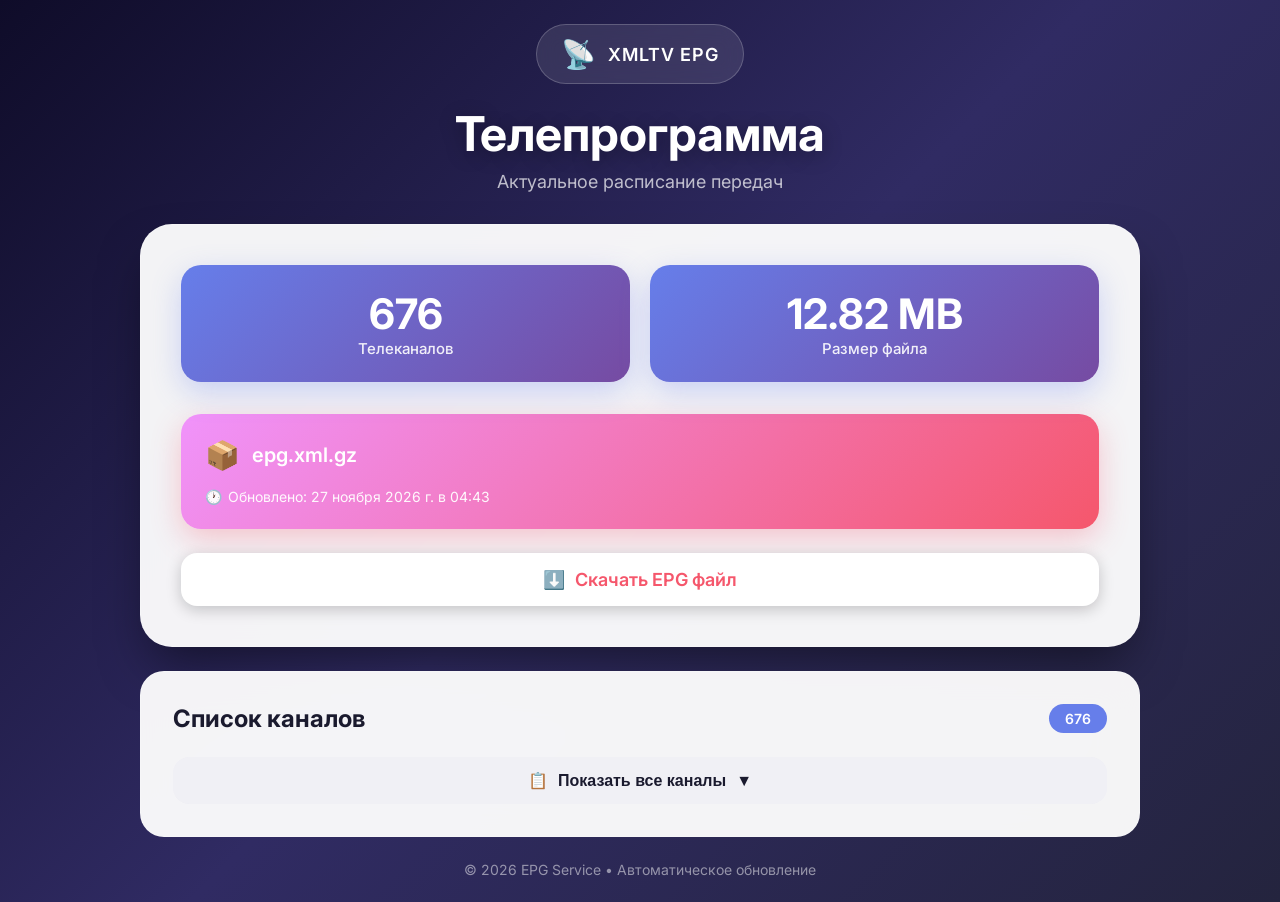
==== commit eb7cee37: "Update EPG files" ====
--- a/index.html
+++ b/index.html
@@ -58,11 +58,11 @@
 <div class="main-card">
 <div class="stats-grid">
 <div class="stat-item"><div class="stat-value">676</div><div class="stat-label">Телеканалов</div></div>
-<div class="stat-item"><div class="stat-value">12.73 MB</div><div class="stat-label">Размер файла</div></div>
+<div class="stat-item"><div class="stat-value">12.82 MB</div><div class="stat-label">Размер файла</div></div>
 </div>
 <div class="file-info">
 <div class="file-header"><span class="file-icon">📦</span><span class="file-name">epg.xml.gz</span></div>
-<div class="file-details"><div class="file-detail"><span>🕐</span><span>Обновлено: 26 ноября 2026 г. в 19:48</span></div></div>
+<div class="file-details"><div class="file-detail"><span>🕐</span><span>Обновлено: 27 ноября 2026 г. в 04:43</span></div></div>
 </div>
 <a href="epg.xml.gz" class="download-btn" download><span>⬇️</span><span>Скачать EPG файл</span></a>
 </div>
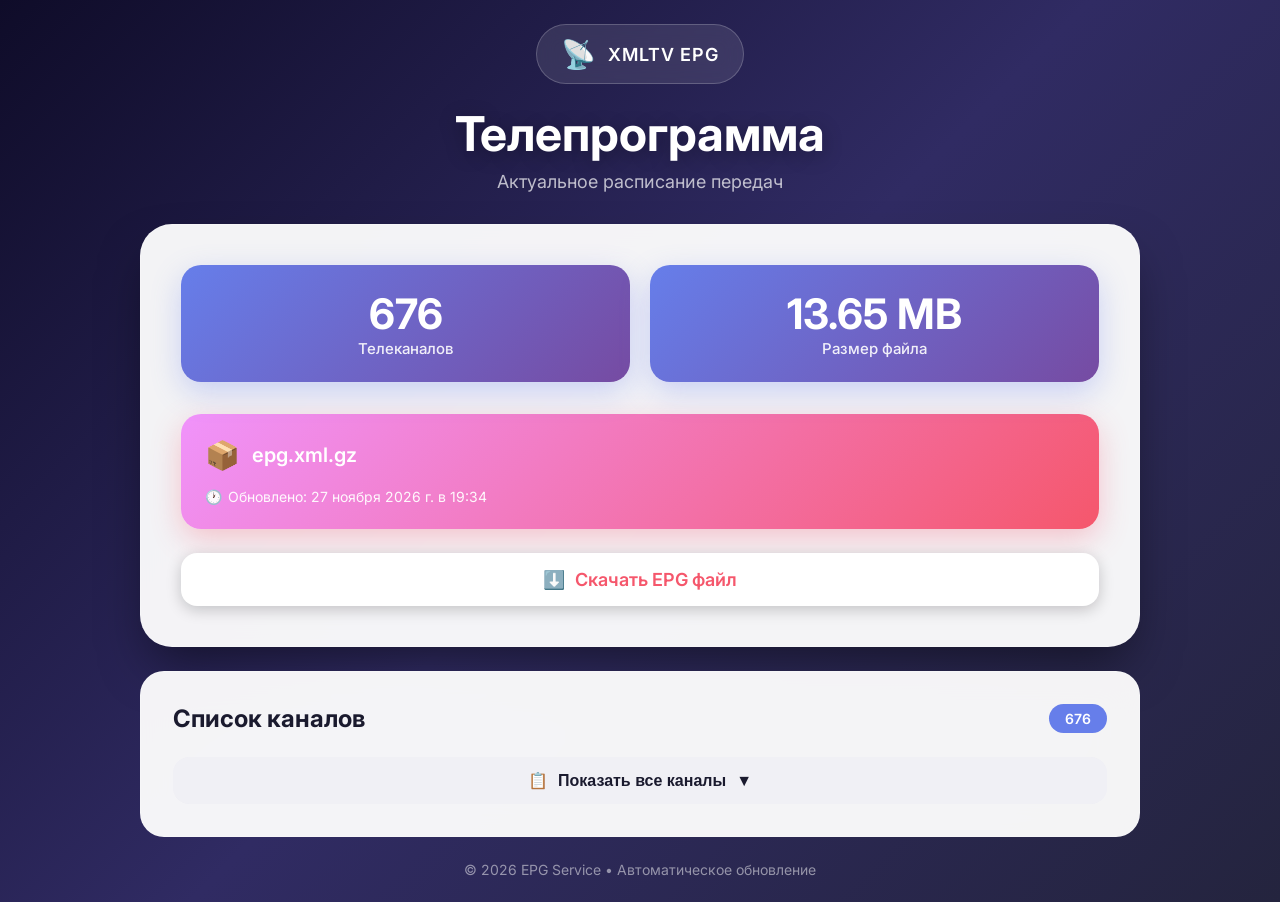
==== commit ec876fc7: "Update EPG files" ====
--- a/index.html
+++ b/index.html
@@ -58,11 +58,11 @@
 <div class="main-card">
 <div class="stats-grid">
 <div class="stat-item"><div class="stat-value">676</div><div class="stat-label">Телеканалов</div></div>
-<div class="stat-item"><div class="stat-value">12.82 MB</div><div class="stat-label">Размер файла</div></div>
+<div class="stat-item"><div class="stat-value">13.65 MB</div><div class="stat-label">Размер файла</div></div>
 </div>
 <div class="file-info">
 <div class="file-header"><span class="file-icon">📦</span><span class="file-name">epg.xml.gz</span></div>
-<div class="file-details"><div class="file-detail"><span>🕐</span><span>Обновлено: 27 ноября 2026 г. в 04:43</span></div></div>
+<div class="file-details"><div class="file-detail"><span>🕐</span><span>Обновлено: 27 ноября 2026 г. в 19:34</span></div></div>
 </div>
 <a href="epg.xml.gz" class="download-btn" download><span>⬇️</span><span>Скачать EPG файл</span></a>
 </div>
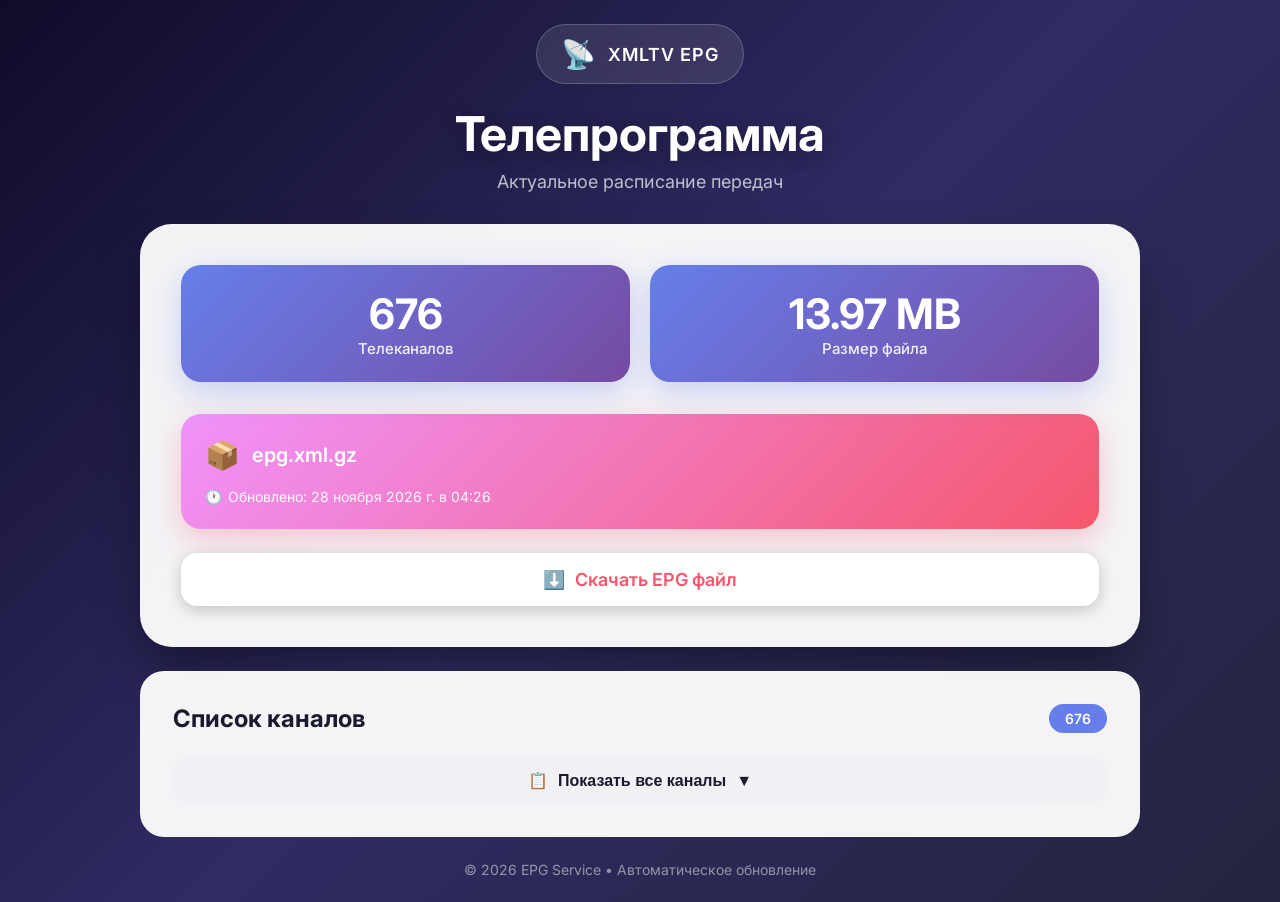
==== commit c89faeee: "Update EPG files" ====
--- a/index.html
+++ b/index.html
@@ -58,11 +58,11 @@
 <div class="main-card">
 <div class="stats-grid">
 <div class="stat-item"><div class="stat-value">676</div><div class="stat-label">Телеканалов</div></div>
-<div class="stat-item"><div class="stat-value">13.65 MB</div><div class="stat-label">Размер файла</div></div>
+<div class="stat-item"><div class="stat-value">13.97 MB</div><div class="stat-label">Размер файла</div></div>
 </div>
 <div class="file-info">
 <div class="file-header"><span class="file-icon">📦</span><span class="file-name">epg.xml.gz</span></div>
-<div class="file-details"><div class="file-detail"><span>🕐</span><span>Обновлено: 27 ноября 2026 г. в 19:34</span></div></div>
+<div class="file-details"><div class="file-detail"><span>🕐</span><span>Обновлено: 28 ноября 2026 г. в 04:26</span></div></div>
 </div>
 <a href="epg.xml.gz" class="download-btn" download><span>⬇️</span><span>Скачать EPG файл</span></a>
 </div>
